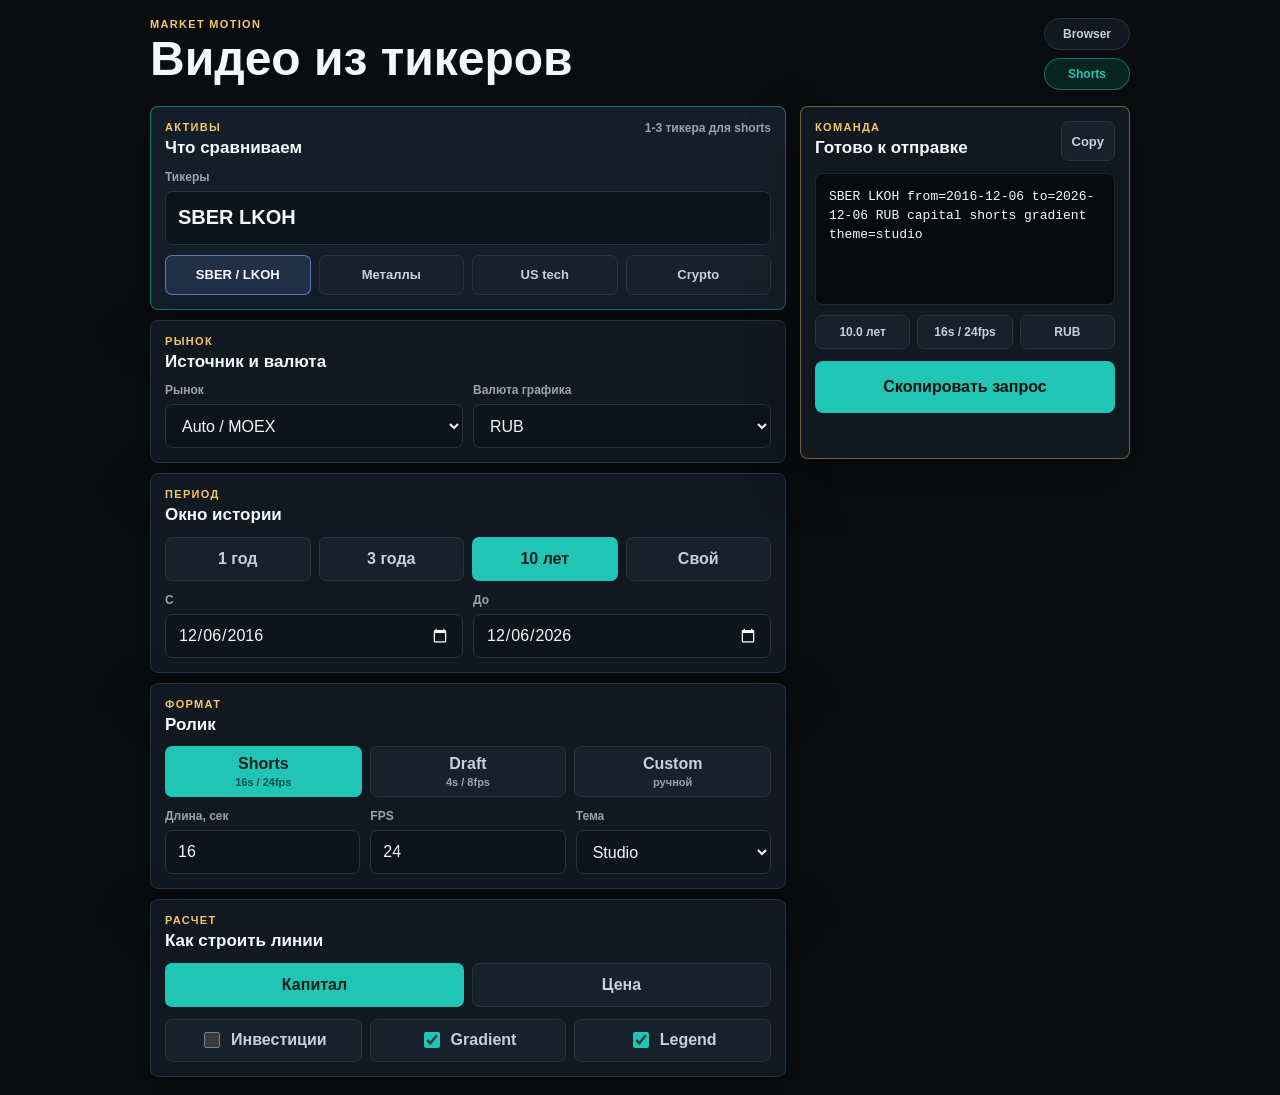
==== docs/miniapp/index.html @ 5ab968d5 "Add Telegram Mini App menu button" ====
<!doctype html>
<html lang="ru">
<head>
  <meta charset="utf-8">
  <meta name="viewport" content="width=device-width, initial-scale=1, viewport-fit=cover">
  <meta name="theme-color" content="#0a0d10">
  <title>Market Motion Mini App</title>
  <script src="https://telegram.org/js/telegram-web-app.js"></script>
  <link rel="stylesheet" href="./app.css">
</head>
<body>
  <main class="app-shell">
    <header class="topbar">
      <div class="brand">
        <p class="eyebrow">Market Motion</p>
        <h1>Видео из тикеров</h1>
      </div>
      <div class="status-stack" aria-label="Статус">
        <span class="status-pill" id="telegram-status">Telegram</span>
        <span class="status-pill status-pill--accent" id="mode-status">Shorts</span>
      </div>
    </header>

    <div class="workspace">
      <div class="form-stack">
        <section class="panel panel--focus">
          <div class="section-head">
            <div>
              <p class="section-kicker">Активы</p>
              <h2>Что сравниваем</h2>
            </div>
            <span class="section-note">1-3 тикера для shorts</span>
          </div>
          <label class="field" for="tickers">
            <span class="field-label">Тикеры</span>
            <input id="tickers" class="text-input text-input--large" value="SBER LKOH" autocomplete="off" spellcheck="false">
          </label>
          <div class="chip-row" aria-label="Быстрые наборы тикеров">
            <button class="chip" type="button" data-tickers="SBER LKOH">SBER / LKOH</button>
            <button class="chip" type="button" data-tickers="gold silver palladium" data-market="metals">Металлы</button>
            <button class="chip" type="button" data-tickers="AAPL MSFT NVDA" data-market="global" data-currency="USD">US tech</button>
            <button class="chip" type="button" data-tickers="BTC ETH" data-market="crypto" data-currency="USD">Crypto</button>
          </div>
        </section>

        <section class="panel">
          <div class="section-head">
            <div>
              <p class="section-kicker">Рынок</p>
              <h2>Источник и валюта</h2>
            </div>
          </div>
          <div class="compact-grid">
            <label class="field">
              <span class="field-label">Рынок</span>
              <select id="market" class="select-input">
                <option value="">Auto / MOEX</option>
                <option value="global">Global</option>
                <option value="metals">Metals</option>
                <option value="futures">Futures</option>
                <option value="crypto">Crypto</option>
                <option value="selt">Currency</option>
              </select>
            </label>
            <label class="field">
              <span class="field-label">Валюта графика</span>
              <select id="currency" class="select-input">
                <option>RUB</option>
                <option>USD</option>
                <option>EUR</option>
                <option>CNY</option>
                <option>GBP</option>
                <option>JPY</option>
                <option>CHF</option>
              </select>
            </label>
          </div>
        </section>

        <section class="panel">
          <div class="section-head">
            <div>
              <p class="section-kicker">Период</p>
              <h2>Окно истории</h2>
            </div>
          </div>
          <div class="segmented" role="radiogroup" aria-label="Период">
            <button type="button" data-period="1y">1 год</button>
            <button type="button" data-period="3y">3 года</button>
            <button type="button" data-period="10y" class="active">10 лет</button>
            <button type="button" data-period="custom">Свой</button>
          </div>
          <div class="date-grid">
            <label class="field">
              <span class="field-label">С</span>
              <input id="start-date" class="text-input" type="date" value="2016-01-01">
            </label>
            <label class="field">
              <span class="field-label">До</span>
              <input id="end-date" class="text-input" type="date">
            </label>
          </div>
        </section>

        <section class="panel">
          <div class="section-head">
            <div>
              <p class="section-kicker">Формат</p>
              <h2>Ролик</h2>
            </div>
          </div>
          <select id="mode" class="visually-hidden" aria-hidden="true" tabindex="-1">
            <option value="shorts">Shorts 16s/24fps</option>
            <option value="draft">Draft 4s/8fps</option>
            <option value="custom">Custom</option>
          </select>
          <div class="segmented segmented--three" role="radiogroup" aria-label="Режим видео">
            <button type="button" data-mode="shorts" class="active">
              <span>Shorts</span>
              <small>16s / 24fps</small>
            </button>
            <button type="button" data-mode="draft">
              <span>Draft</span>
              <small>4s / 8fps</small>
            </button>
            <button type="button" data-mode="custom">
              <span>Custom</span>
              <small>ручной</small>
            </button>
          </div>
          <div class="compact-grid compact-grid--three">
            <label class="field">
              <span class="field-label">Длина, сек</span>
              <input id="duration" class="text-input" type="number" min="1" max="90" value="16">
            </label>
            <label class="field">
              <span class="field-label">FPS</span>
              <input id="fps" class="text-input" type="number" min="1" max="30" value="24">
            </label>
            <label class="field">
              <span class="field-label">Тема</span>
              <select id="theme" class="select-input">
                <option value="studio">Studio</option>
                <option value="aurora">Aurora</option>
                <option value="default">Default</option>
              </select>
            </label>
          </div>
        </section>

        <section class="panel">
          <div class="section-head">
            <div>
              <p class="section-kicker">Расчет</p>
              <h2>Как строить линии</h2>
            </div>
          </div>
          <input id="metric-capital" class="visually-hidden" type="checkbox" checked>
          <div class="segmented segmented--two" role="radiogroup" aria-label="Метрика">
            <button type="button" data-metric="capital" class="active">Капитал</button>
            <button type="button" data-metric="close">Цена</button>
          </div>
          <div class="toggle-grid">
            <label class="toggle">
              <input id="investment" type="checkbox">
              <span>Инвестиции</span>
            </label>
            <label class="toggle">
              <input id="gradient" type="checkbox" checked>
              <span>Gradient</span>
            </label>
            <label class="toggle">
              <input id="legend" type="checkbox" checked>
              <span>Legend</span>
            </label>
          </div>
          <div class="investment-grid" id="investment-fields" hidden>
            <label class="field">
              <span class="field-label">Старт</span>
              <input id="initial" class="text-input" type="number" min="0" step="1000" value="0">
            </label>
            <label class="field">
              <span class="field-label">Ежемесячно</span>
              <input id="monthly" class="text-input" type="number" min="0" step="1000" value="30000">
            </label>
            <label class="field">
              <span class="field-label">Ежегодно</span>
              <input id="yearly" class="text-input" type="number" min="0" step="1000" value="0">
            </label>
          </div>
        </section>
      </div>

      <aside class="command-panel" aria-label="Готовый запрос">
        <div class="command-head">
          <div>
            <p class="section-kicker">Команда</p>
            <h2>Готово к отправке</h2>
          </div>
          <button id="copy-button" class="text-button" type="button">Copy</button>
        </div>
        <output id="request-preview" class="request-preview"></output>
        <div class="preview-meta" aria-label="Ключевые параметры">
          <span id="preview-range">10 лет</span>
          <span id="preview-format">16s / 24fps</span>
          <span id="preview-currency">RUB</span>
        </div>
        <button id="send-button" class="primary-button" type="button">Отправить в бот</button>
        <p id="error-text" class="error-text" role="status"></p>
      </aside>
    </div>
  </main>

  <script src="./app.js"></script>
</body>
</html>
---- docs/miniapp/app.css ----
:root {
  color-scheme: dark;
  --bg: #0a0d10;
  --panel: #111820;
  --panel-strong: #141e28;
  --field: #0e141b;
  --field-strong: #17212b;
  --text: #f4f7fb;
  --muted: #98a3af;
  --muted-strong: #c6d0dc;
  --line: #263342;
  --line-soft: rgba(151, 164, 179, 0.18);
  --accent: #20c5b5;
  --accent-dark: #082522;
  --accent-2: #f2c766;
  --accent-3: #7aa2ff;
  --danger: #ff6f7b;
  --shadow: 0 20px 52px rgba(0, 0, 0, 0.34);
  font-family: Inter, -apple-system, BlinkMacSystemFont, "Segoe UI", sans-serif;
}

* {
  box-sizing: border-box;
}

[hidden] {
  display: none !important;
}

html,
body {
  min-height: 100%;
  margin: 0;
  background: var(--bg);
  color: var(--text);
}

body {
  padding: max(18px, env(safe-area-inset-top)) 14px max(18px, env(safe-area-inset-bottom));
}

button,
input,
select {
  font: inherit;
}

button {
  -webkit-tap-highlight-color: transparent;
}

.app-shell {
  width: min(980px, 100%);
  margin: 0 auto;
}

.topbar {
  display: flex;
  align-items: flex-start;
  justify-content: space-between;
  gap: 18px;
  margin-bottom: 16px;
}

.brand {
  min-width: 0;
}

.eyebrow,
.section-kicker {
  margin: 0 0 5px;
  color: var(--accent-2);
  font-size: 11px;
  font-weight: 800;
  letter-spacing: 0.12em;
  text-transform: uppercase;
}

h1,
h2 {
  margin: 0;
  letter-spacing: 0;
}

h1 {
  font-size: clamp(31px, 5vw, 48px);
  font-weight: 800;
  line-height: 0.98;
}

h2 {
  color: var(--text);
  font-size: 17px;
  font-weight: 750;
  line-height: 1.15;
}

.status-stack {
  display: grid;
  gap: 8px;
  flex: 0 0 auto;
}

.status-pill {
  min-width: 86px;
  padding: 8px 11px;
  border: 1px solid var(--line);
  border-radius: 999px;
  color: var(--muted-strong);
  font-size: 12px;
  font-weight: 750;
  text-align: center;
  background: var(--panel);
}

.status-pill--accent {
  border-color: rgba(32, 197, 181, 0.45);
  color: var(--accent);
  background: var(--accent-dark);
}

.workspace {
  display: grid;
  grid-template-columns: minmax(0, 1fr) 330px;
  gap: 14px;
  align-items: start;
}

.form-stack {
  display: grid;
  gap: 10px;
}

.panel,
.command-panel {
  border: 1px solid var(--line);
  border-radius: 8px;
  background: var(--panel);
  box-shadow: var(--shadow);
}

.panel {
  padding: 14px;
}

.panel--focus {
  border-color: rgba(32, 197, 181, 0.5);
  background: var(--panel-strong);
}

.command-panel {
  position: sticky;
  top: 14px;
  padding: 14px;
  border-color: rgba(242, 199, 102, 0.42);
}

.section-head,
.command-head {
  display: flex;
  align-items: flex-start;
  justify-content: space-between;
  gap: 12px;
  margin-bottom: 12px;
}

.section-note {
  flex: 0 0 auto;
  max-width: 132px;
  color: var(--muted);
  font-size: 12px;
  font-weight: 650;
  line-height: 1.25;
  text-align: right;
}

.compact-grid,
.date-grid,
.investment-grid {
  display: grid;
  grid-template-columns: repeat(2, minmax(0, 1fr));
  gap: 10px;
}

.compact-grid--three,
.investment-grid {
  grid-template-columns: repeat(3, minmax(0, 1fr));
}

.investment-grid {
  margin-top: 12px;
}

.field {
  display: grid;
  gap: 7px;
}

.field-label {
  display: block;
  color: var(--muted);
  font-size: 12px;
  font-weight: 700;
}

.text-input,
.select-input {
  width: 100%;
  min-height: 44px;
  padding: 10px 12px;
  border: 1px solid var(--line);
  border-radius: 7px;
  outline: none;
  color: var(--text);
  background: var(--field);
}

.text-input--large {
  min-height: 54px;
  font-size: 20px;
  font-weight: 760;
}

.text-input:focus,
.select-input:focus {
  border-color: var(--accent);
  box-shadow: 0 0 0 3px rgba(32, 197, 181, 0.14);
}

.chip-row {
  display: grid;
  grid-template-columns: repeat(4, minmax(0, 1fr));
  gap: 8px;
  margin-top: 10px;
}

.chip,
.segmented button,
.text-button {
  min-height: 40px;
  border: 1px solid var(--line);
  border-radius: 7px;
  color: var(--muted-strong);
  background: var(--field-strong);
  cursor: pointer;
}

.chip,
.text-button {
  padding: 8px 10px;
  font-size: 13px;
  font-weight: 720;
}

.chip.active {
  border-color: rgba(122, 162, 255, 0.65);
  color: var(--text);
  background: rgba(122, 162, 255, 0.14);
}

.chip:active,
.segmented button:active,
.text-button:active,
.primary-button:active {
  transform: translateY(1px);
}

.segmented {
  display: grid;
  grid-template-columns: repeat(4, minmax(0, 1fr));
  gap: 8px;
  margin-bottom: 12px;
}

.segmented--three {
  grid-template-columns: repeat(3, minmax(0, 1fr));
}

.segmented--two {
  grid-template-columns: repeat(2, minmax(0, 1fr));
}

.segmented button {
  display: grid;
  gap: 3px;
  align-content: center;
  min-height: 44px;
  padding: 8px 9px;
  font-weight: 760;
}

.segmented small {
  color: var(--muted);
  font-size: 11px;
  font-weight: 650;
}

.segmented button.active {
  border-color: rgba(32, 197, 181, 0.7);
  color: #06211e;
  background: var(--accent);
}

.segmented button.active small {
  color: rgba(6, 33, 30, 0.72);
}

.toggle-grid {
  display: grid;
  grid-template-columns: repeat(3, minmax(0, 1fr));
  gap: 8px;
  margin-top: 10px;
}

.toggle {
  min-height: 43px;
  display: flex;
  align-items: center;
  justify-content: center;
  gap: 8px;
  border: 1px solid var(--line);
  border-radius: 7px;
  background: var(--field-strong);
  color: var(--muted-strong);
  font-weight: 720;
}

.toggle input {
  width: 16px;
  height: 16px;
  accent-color: var(--accent);
}

.visually-hidden {
  position: absolute;
  width: 1px;
  height: 1px;
  padding: 0;
  margin: -1px;
  overflow: hidden;
  clip: rect(0, 0, 0, 0);
  white-space: nowrap;
  border: 0;
}

.request-preview {
  display: block;
  min-height: 132px;
  padding: 13px;
  border: 1px solid var(--line-soft);
  border-radius: 7px;
  color: #f8fafc;
  background: #070a0d;
  font-family: "SFMono-Regular", Consolas, "Liberation Mono", monospace;
  font-size: 13px;
  line-height: 1.48;
  overflow-wrap: anywhere;
}

.preview-meta {
  display: grid;
  grid-template-columns: repeat(3, minmax(0, 1fr));
  gap: 7px;
  margin: 10px 0 12px;
}

.preview-meta span {
  min-height: 34px;
  display: flex;
  align-items: center;
  justify-content: center;
  padding: 6px 7px;
  border: 1px solid var(--line);
  border-radius: 7px;
  color: var(--muted-strong);
  background: var(--field-strong);
  font-size: 12px;
  font-weight: 720;
  text-align: center;
}

.primary-button {
  width: 100%;
  min-height: 52px;
  border: 0;
  border-radius: 8px;
  color: #06110f;
  background: var(--accent);
  font-weight: 820;
  cursor: pointer;
}

.primary-button:disabled {
  cursor: not-allowed;
  opacity: 0.48;
}

.error-text {
  min-height: 22px;
  margin: 9px 2px 0;
  color: var(--danger);
  font-size: 13px;
  font-weight: 700;
}

@media (max-width: 820px) {
  .workspace {
    grid-template-columns: 1fr;
  }

  .command-panel {
    position: static;
  }
}

@media (max-width: 520px) {
  body {
    padding-left: 10px;
    padding-right: 10px;
  }

  h1 {
    font-size: 31px;
  }

  .topbar {
    align-items: stretch;
  }

  .status-stack {
    width: 92px;
  }

  .chip-row,
  .toggle-grid,
  .compact-grid--three,
  .investment-grid {
    grid-template-columns: repeat(2, minmax(0, 1fr));
  }

  .segmented,
  .segmented--three {
    grid-template-columns: repeat(2, minmax(0, 1fr));
  }

  .segmented--two,
  .date-grid,
  .compact-grid {
    grid-template-columns: repeat(2, minmax(0, 1fr));
  }

  .preview-meta {
    grid-template-columns: 1fr;
  }
}
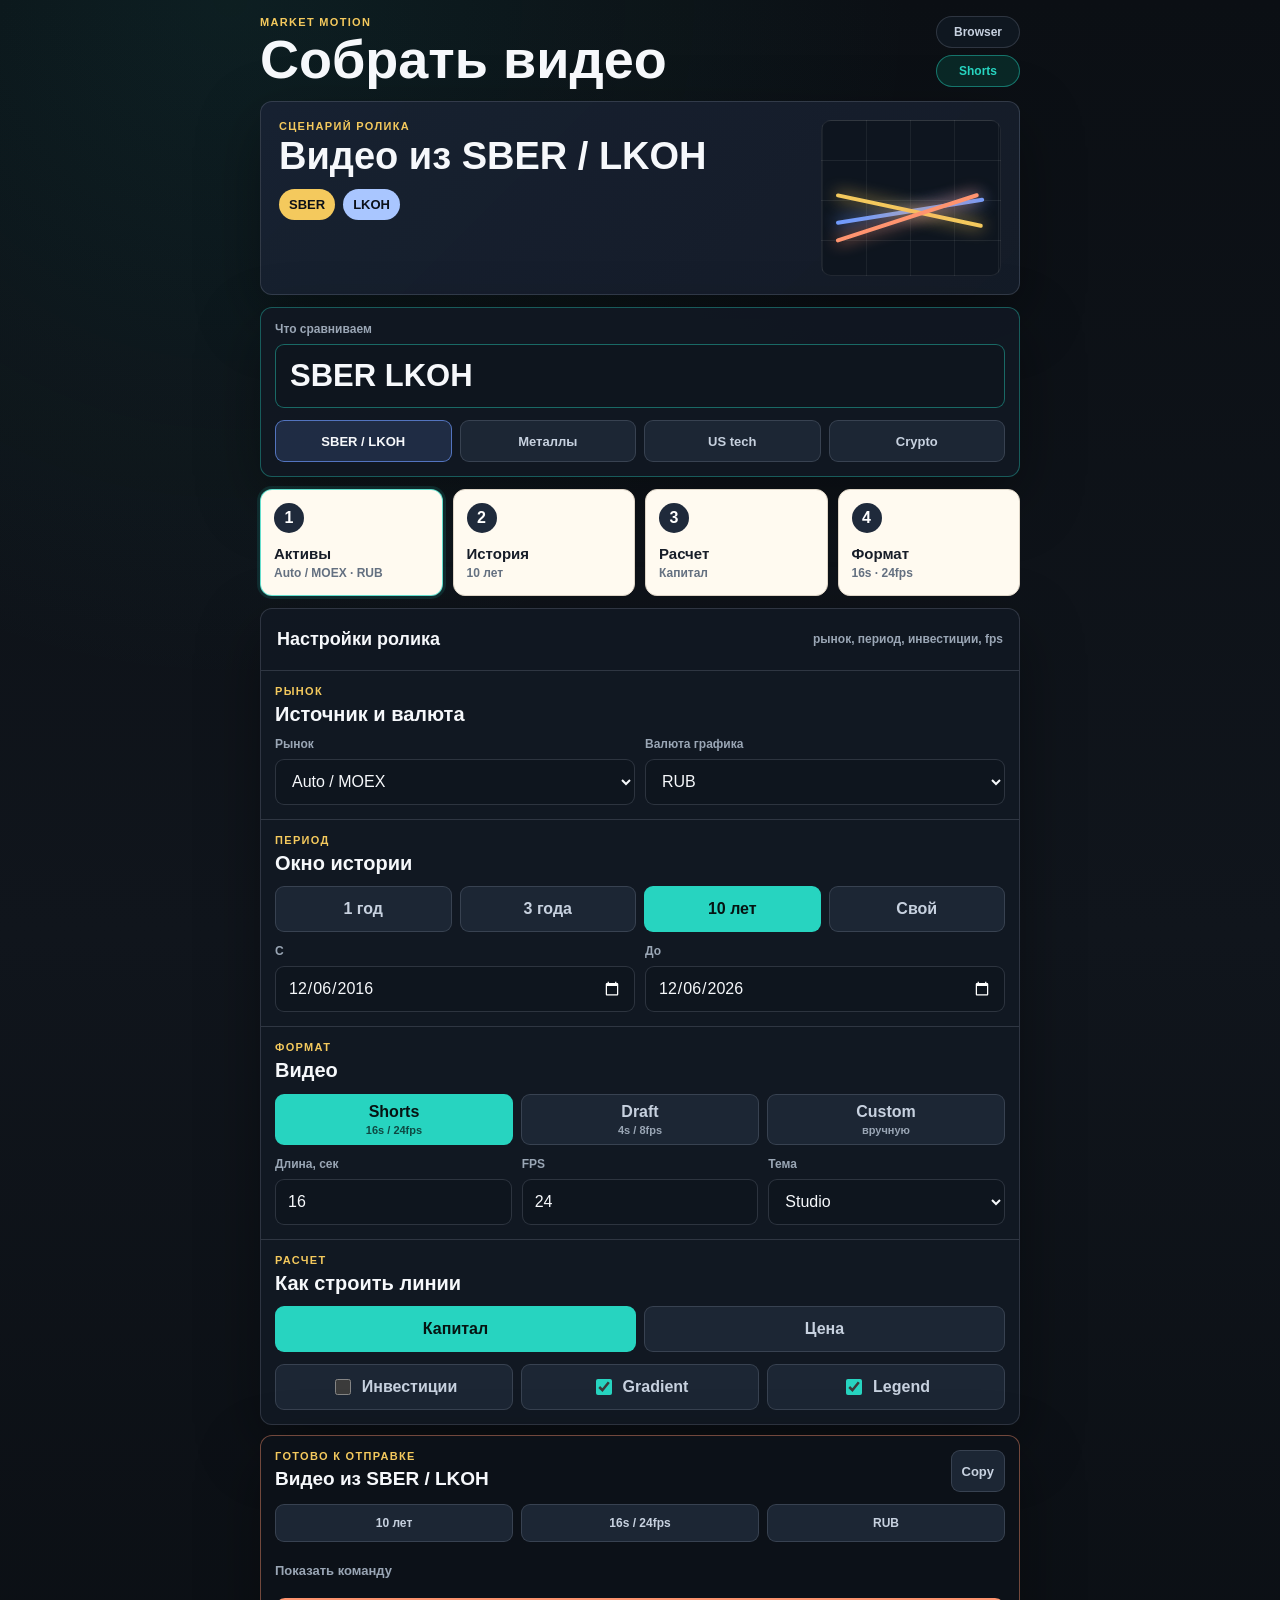
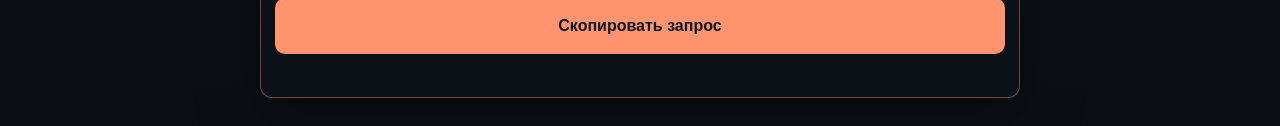
==== commit b1fc45cc: "Redesign Mini App as Creator Deck" ====
--- a/docs/miniapp/index.html
+++ b/docs/miniapp/index.html
@@ -3,17 +3,17 @@
 <head>
   <meta charset="utf-8">
   <meta name="viewport" content="width=device-width, initial-scale=1, viewport-fit=cover">
-  <meta name="theme-color" content="#0a0d10">
+  <meta name="theme-color" content="#0b0f14">
   <title>Market Motion Mini App</title>
   <script src="https://telegram.org/js/telegram-web-app.js"></script>
   <link rel="stylesheet" href="./app.css">
 </head>
 <body>
   <main class="app-shell">
-    <header class="topbar">
-      <div class="brand">
+    <header class="app-header">
+      <div>
         <p class="eyebrow">Market Motion</p>
-        <h1>Видео из тикеров</h1>
+        <h1>Собрать видео</h1>
       </div>
       <div class="status-stack" aria-label="Статус">
         <span class="status-pill" id="telegram-status">Telegram</span>
@@ -21,29 +21,74 @@
       </div>
     </header>
 
-    <div class="workspace">
-      <div class="form-stack">
-        <section class="panel panel--focus">
-          <div class="section-head">
-            <div>
-              <p class="section-kicker">Активы</p>
-              <h2>Что сравниваем</h2>
-            </div>
-            <span class="section-note">1-3 тикера для shorts</span>
-          </div>
-          <label class="field" for="tickers">
-            <span class="field-label">Тикеры</span>
-            <input id="tickers" class="text-input text-input--large" value="SBER LKOH" autocomplete="off" spellcheck="false">
-          </label>
-          <div class="chip-row" aria-label="Быстрые наборы тикеров">
-            <button class="chip" type="button" data-tickers="SBER LKOH">SBER / LKOH</button>
-            <button class="chip" type="button" data-tickers="gold silver palladium" data-market="metals">Металлы</button>
-            <button class="chip" type="button" data-tickers="AAPL MSFT NVDA" data-market="global" data-currency="USD">US tech</button>
-            <button class="chip" type="button" data-tickers="BTC ETH" data-market="crypto" data-currency="USD">Crypto</button>
-          </div>
-        </section>
-
-        <section class="panel">
+    <section class="story-card" aria-label="Сценарий ролика">
+      <div class="story-copy">
+        <p class="section-kicker">Сценарий ролика</p>
+        <h2 id="story-title">Сравнить активы за 10 лет</h2>
+        <div class="ticker-preview" id="ticker-summary" aria-label="Выбранные тикеры">
+          <span>SBER</span>
+          <span>LKOH</span>
+        </div>
+      </div>
+      <div class="mini-chart" aria-hidden="true">
+        <span class="chart-line chart-line--blue"></span>
+        <span class="chart-line chart-line--gold"></span>
+        <span class="chart-line chart-line--coral"></span>
+      </div>
+    </section>
+
+    <section class="composer-card" aria-label="Тикеры">
+      <label class="field field--hero" for="tickers">
+        <span class="field-label">Что сравниваем</span>
+        <input id="tickers" class="text-input text-input--large" value="SBER LKOH" autocomplete="off" spellcheck="false" inputmode="text">
+      </label>
+      <div class="chip-row" aria-label="Быстрые наборы тикеров">
+        <button class="chip" type="button" data-tickers="SBER LKOH">SBER / LKOH</button>
+        <button class="chip" type="button" data-tickers="gold silver palladium" data-market="metals">Металлы</button>
+        <button class="chip" type="button" data-tickers="AAPL MSFT NVDA" data-market="global" data-currency="USD">US tech</button>
+        <button class="chip" type="button" data-tickers="BTC ETH" data-market="crypto" data-currency="USD">Crypto</button>
+      </div>
+    </section>
+
+    <section class="steps-grid" aria-label="Ключевые параметры">
+      <article class="step-card step-card--active">
+        <span class="step-index">1</span>
+        <div>
+          <strong>Активы</strong>
+          <p id="assets-summary">Auto / MOEX · RUB</p>
+        </div>
+      </article>
+      <article class="step-card">
+        <span class="step-index">2</span>
+        <div>
+          <strong>История</strong>
+          <p id="history-summary">10 лет</p>
+        </div>
+      </article>
+      <article class="step-card">
+        <span class="step-index">3</span>
+        <div>
+          <strong>Расчет</strong>
+          <p id="calc-summary">Капитал</p>
+        </div>
+      </article>
+      <article class="step-card">
+        <span class="step-index">4</span>
+        <div>
+          <strong>Формат</strong>
+          <p id="format-summary">16s · 24fps</p>
+        </div>
+      </article>
+    </section>
+
+    <details class="settings-panel" open>
+      <summary>
+        <span>Настройки ролика</span>
+        <small>рынок, период, инвестиции, fps</small>
+      </summary>
+
+      <div class="settings-stack">
+        <section class="settings-block">
           <div class="section-head">
             <div>
               <p class="section-kicker">Рынок</p>
@@ -77,7 +122,7 @@
           </div>
         </section>
 
-        <section class="panel">
+        <section class="settings-block">
           <div class="section-head">
             <div>
               <p class="section-kicker">Период</p>
@@ -102,11 +147,11 @@
           </div>
         </section>
 
-        <section class="panel">
+        <section class="settings-block">
           <div class="section-head">
             <div>
               <p class="section-kicker">Формат</p>
-              <h2>Ролик</h2>
+              <h2>Видео</h2>
             </div>
           </div>
           <select id="mode" class="visually-hidden" aria-hidden="true" tabindex="-1">
@@ -125,7 +170,7 @@
             </button>
             <button type="button" data-mode="custom">
               <span>Custom</span>
-              <small>ручной</small>
+              <small>вручную</small>
             </button>
           </div>
           <div class="compact-grid compact-grid--three">
@@ -148,7 +193,7 @@
           </div>
         </section>
 
-        <section class="panel">
+        <section class="settings-block">
           <div class="section-head">
             <div>
               <p class="section-kicker">Расчет</p>
@@ -190,25 +235,31 @@
           </div>
         </section>
       </div>
-
-      <aside class="command-panel" aria-label="Готовый запрос">
-        <div class="command-head">
-          <div>
-            <p class="section-kicker">Команда</p>
-            <h2>Готово к отправке</h2>
-          </div>
-          <button id="copy-button" class="text-button" type="button">Copy</button>
-        </div>
+    </details>
+
+    <aside class="send-dock" aria-label="Готовый запрос">
+      <div class="dock-summary">
+        <div>
+          <p class="section-kicker">Готово к отправке</p>
+          <h2 id="dock-title">Видео из SBER / LKOH</h2>
+        </div>
+        <button id="copy-button" class="secondary-button" type="button">Copy</button>
+      </div>
+
+      <div class="preview-meta" aria-label="Ключевые параметры">
+        <span id="preview-range">10 лет</span>
+        <span id="preview-format">16s / 24fps</span>
+        <span id="preview-currency">RUB</span>
+      </div>
+
+      <details class="command-details">
+        <summary>Показать команду</summary>
         <output id="request-preview" class="request-preview"></output>
-        <div class="preview-meta" aria-label="Ключевые параметры">
-          <span id="preview-range">10 лет</span>
-          <span id="preview-format">16s / 24fps</span>
-          <span id="preview-currency">RUB</span>
-        </div>
-        <button id="send-button" class="primary-button" type="button">Отправить в бот</button>
-        <p id="error-text" class="error-text" role="status"></p>
-      </aside>
-    </div>
+      </details>
+
+      <button id="send-button" class="primary-button" type="button">Отправить в бот</button>
+      <p id="error-text" class="status-text" role="status"></p>
+    </aside>
   </main>
 
   <script src="./app.js"></script>
--- a/docs/miniapp/app.css
+++ b/docs/miniapp/app.css
@@ -1,21 +1,25 @@
 :root {
   color-scheme: dark;
-  --bg: #0a0d10;
-  --panel: #111820;
-  --panel-strong: #141e28;
-  --field: #0e141b;
-  --field-strong: #17212b;
-  --text: #f4f7fb;
-  --muted: #98a3af;
-  --muted-strong: #c6d0dc;
-  --line: #263342;
-  --line-soft: rgba(151, 164, 179, 0.18);
-  --accent: #20c5b5;
-  --accent-dark: #082522;
-  --accent-2: #f2c766;
-  --accent-3: #7aa2ff;
-  --danger: #ff6f7b;
-  --shadow: 0 20px 52px rgba(0, 0, 0, 0.34);
+  --bg: #0b0f14;
+  --surface: #111822;
+  --surface-strong: #172131;
+  --surface-soft: #1c2634;
+  --paper: #f6f1e7;
+  --paper-soft: #fffaf0;
+  --paper-line: #ded5c7;
+  --paper-ink: #171d28;
+  --text: #f6f8fb;
+  --muted: #9aa6b5;
+  --muted-strong: #c7d1df;
+  --line: rgba(154, 166, 181, 0.22);
+  --line-strong: rgba(199, 209, 223, 0.34);
+  --teal: #27d4c0;
+  --teal-dark: #092b28;
+  --gold: #f4c95d;
+  --blue: #6f9cff;
+  --coral: #ff946f;
+  --danger: #ff7d88;
+  --shadow: 0 22px 62px rgba(0, 0, 0, 0.34);
   font-family: Inter, -apple-system, BlinkMacSystemFont, "Segoe UI", sans-serif;
 }
 
@@ -31,12 +35,15 @@
 body {
   min-height: 100%;
   margin: 0;
-  background: var(--bg);
+  overflow-x: hidden;
+  background:
+    radial-gradient(circle at 18% 0%, rgba(39, 212, 192, 0.08), transparent 34%),
+    linear-gradient(180deg, #0b0f14 0%, #10151c 54%, #0b0f14 100%);
   color: var(--text);
 }
 
 body {
-  padding: max(18px, env(safe-area-inset-top)) 14px max(18px, env(safe-area-inset-bottom));
+  padding: max(16px, env(safe-area-inset-top)) 12px max(18px, env(safe-area-inset-bottom));
 }
 
 button,
@@ -47,116 +54,373 @@
 
 button {
   -webkit-tap-highlight-color: transparent;
+  cursor: pointer;
+}
+
+h1,
+h2,
+p {
+  margin: 0;
+  letter-spacing: 0;
+}
+
+h1,
+h2,
+strong {
+  overflow-wrap: anywhere;
 }
 
 .app-shell {
-  width: min(980px, 100%);
+  width: min(760px, 100%);
   margin: 0 auto;
-}
-
-.topbar {
+  padding-bottom: 8px;
+}
+
+.app-header {
   display: flex;
   align-items: flex-start;
   justify-content: space-between;
-  gap: 18px;
-  margin-bottom: 16px;
-}
-
-.brand {
-  min-width: 0;
+  gap: 16px;
+  margin-bottom: 14px;
 }
 
 .eyebrow,
 .section-kicker {
-  margin: 0 0 5px;
-  color: var(--accent-2);
+  margin: 0 0 6px;
+  color: var(--gold);
   font-size: 11px;
-  font-weight: 800;
+  font-weight: 850;
   letter-spacing: 0.12em;
   text-transform: uppercase;
 }
 
-h1,
-h2 {
-  margin: 0;
-  letter-spacing: 0;
-}
-
 h1 {
-  font-size: clamp(31px, 5vw, 48px);
-  font-weight: 800;
-  line-height: 0.98;
+  font-size: clamp(34px, 10vw, 54px);
+  font-weight: 880;
+  line-height: 0.95;
 }
 
 h2 {
   color: var(--text);
-  font-size: 17px;
-  font-weight: 750;
-  line-height: 1.15;
+  font-size: 20px;
+  font-weight: 820;
+  line-height: 1.12;
 }
 
 .status-stack {
   display: grid;
-  gap: 8px;
+  gap: 7px;
   flex: 0 0 auto;
 }
 
 .status-pill {
-  min-width: 86px;
-  padding: 8px 11px;
+  min-width: 84px;
+  padding: 8px 10px;
   border: 1px solid var(--line);
   border-radius: 999px;
   color: var(--muted-strong);
+  background: rgba(17, 24, 34, 0.92);
   font-size: 12px;
-  font-weight: 750;
+  font-weight: 780;
   text-align: center;
-  background: var(--panel);
 }
 
 .status-pill--accent {
-  border-color: rgba(32, 197, 181, 0.45);
-  color: var(--accent);
-  background: var(--accent-dark);
-}
-
-.workspace {
-  display: grid;
-  grid-template-columns: minmax(0, 1fr) 330px;
+  border-color: rgba(39, 212, 192, 0.45);
+  color: var(--teal);
+  background: rgba(9, 43, 40, 0.9);
+}
+
+.story-card {
+  display: grid;
+  grid-template-columns: minmax(0, 1fr) 180px;
+  gap: 16px;
+  align-items: stretch;
+  padding: 18px;
+  border: 1px solid var(--line);
+  border-radius: 12px;
+  background:
+    linear-gradient(135deg, rgba(23, 33, 49, 0.94), rgba(20, 27, 39, 0.98)),
+    var(--surface-strong);
+  box-shadow: var(--shadow);
+}
+
+.story-copy {
+  min-width: 0;
+}
+
+.story-copy h2 {
+  max-width: 430px;
+  margin-bottom: 14px;
+  font-size: clamp(27px, 7vw, 38px);
+  line-height: 0.98;
+}
+
+.ticker-preview {
+  display: flex;
+  flex-wrap: wrap;
+  gap: 8px;
+}
+
+.ticker-preview span {
+  max-width: 100%;
+  padding: 8px 10px;
+  border-radius: 999px;
+  color: #0b1018;
+  background: var(--gold);
+  font-size: 13px;
+  font-weight: 860;
+  overflow-wrap: anywhere;
+}
+
+.ticker-preview span:nth-child(2n) {
+  background: #a9c6ff;
+}
+
+.ticker-preview span:nth-child(3n) {
+  background: #ffb08c;
+}
+
+.ticker-preview span:nth-child(4n) {
+  background: #77e0ca;
+}
+
+.mini-chart {
+  position: relative;
+  min-height: 156px;
+  overflow: hidden;
+  border: 1px solid rgba(255, 255, 255, 0.08);
+  border-radius: 10px;
+  background:
+    linear-gradient(90deg, rgba(255, 255, 255, 0.06) 1px, transparent 1px) 0 0 / 44px 100%,
+    linear-gradient(0deg, rgba(255, 255, 255, 0.07) 1px, transparent 1px) 0 0 / 100% 40px,
+    #0e151f;
+}
+
+.chart-line {
+  position: absolute;
+  left: 14px;
+  right: 14px;
+  height: 4px;
+  border-radius: 999px;
+  transform-origin: left center;
+  box-shadow: 0 0 16px currentColor;
+}
+
+.chart-line--blue {
+  top: 100px;
+  color: var(--blue);
+  background: var(--blue);
+  transform: rotate(-9deg);
+}
+
+.chart-line--gold {
+  top: 72px;
+  color: var(--gold);
+  background: var(--gold);
+  transform: rotate(12deg);
+}
+
+.chart-line--coral {
+  top: 118px;
+  color: var(--coral);
+  background: var(--coral);
+  transform: rotate(-18deg);
+}
+
+.composer-card,
+.settings-panel,
+.send-dock {
+  border: 1px solid var(--line);
+  border-radius: 12px;
+  background: rgba(17, 24, 34, 0.94);
+  box-shadow: var(--shadow);
+}
+
+.composer-card {
+  margin-top: 12px;
+  padding: 14px;
+  border-color: rgba(39, 212, 192, 0.36);
+}
+
+.field {
+  display: grid;
+  gap: 8px;
+  min-width: 0;
+}
+
+.field-label {
+  display: block;
+  color: var(--muted);
+  font-size: 12px;
+  font-weight: 760;
+}
+
+.text-input,
+.select-input {
+  width: 100%;
+  min-height: 46px;
+  padding: 11px 12px;
+  border: 1px solid var(--line);
+  border-radius: 9px;
+  outline: none;
+  color: var(--text);
+  background: #0e151e;
+}
+
+.text-input--large {
+  min-height: 60px;
+  padding: 13px 14px;
+  border-color: rgba(39, 212, 192, 0.44);
+  font-size: clamp(22px, 6vw, 31px);
+  font-weight: 850;
+  letter-spacing: 0;
+}
+
+.text-input:focus,
+.select-input:focus {
+  border-color: var(--teal);
+  box-shadow: 0 0 0 3px rgba(39, 212, 192, 0.14);
+}
+
+.chip-row {
+  display: grid;
+  grid-template-columns: repeat(4, minmax(0, 1fr));
+  gap: 8px;
+  margin-top: 12px;
+}
+
+.chip,
+.segmented button,
+.secondary-button {
+  min-height: 42px;
+  border: 1px solid var(--line);
+  border-radius: 9px;
+  color: var(--muted-strong);
+  background: var(--surface-soft);
+}
+
+.chip,
+.secondary-button {
+  padding: 8px 10px;
+  font-size: 13px;
+  font-weight: 780;
+}
+
+.chip.active {
+  border-color: rgba(111, 156, 255, 0.66);
+  color: var(--text);
+  background: rgba(111, 156, 255, 0.16);
+}
+
+.chip:active,
+.segmented button:active,
+.secondary-button:active,
+.primary-button:active {
+  transform: translateY(1px);
+}
+
+.steps-grid {
+  display: grid;
+  grid-template-columns: repeat(4, minmax(0, 1fr));
+  gap: 10px;
+  margin-top: 12px;
+}
+
+.step-card {
+  min-width: 0;
+  min-height: 104px;
+  padding: 13px;
+  border: 1px solid var(--paper-line);
+  border-radius: 12px;
+  color: var(--paper-ink);
+  background: var(--paper-soft);
+}
+
+.step-card--active {
+  border-color: rgba(39, 212, 192, 0.72);
+  box-shadow: 0 0 0 3px rgba(39, 212, 192, 0.12);
+}
+
+.step-index {
+  display: grid;
+  place-items: center;
+  width: 30px;
+  height: 30px;
+  margin-bottom: 12px;
+  border-radius: 50%;
+  color: #ffffff;
+  background: #1f2a3b;
+  font-weight: 850;
+}
+
+.step-card strong {
+  display: block;
+  margin-bottom: 4px;
+  font-size: 15px;
+}
+
+.step-card p {
+  color: #647080;
+  font-size: 12px;
+  font-weight: 680;
+  line-height: 1.3;
+}
+
+.settings-panel {
+  margin-top: 12px;
+  overflow: hidden;
+}
+
+.settings-panel > summary,
+.command-details > summary {
+  list-style: none;
+}
+
+.settings-panel > summary::-webkit-details-marker,
+.command-details > summary::-webkit-details-marker {
+  display: none;
+}
+
+.settings-panel > summary {
+  display: flex;
+  align-items: center;
+  justify-content: space-between;
   gap: 14px;
-  align-items: start;
-}
-
-.form-stack {
-  display: grid;
-  gap: 10px;
-}
-
-.panel,
-.command-panel {
-  border: 1px solid var(--line);
-  border-radius: 8px;
-  background: var(--panel);
-  box-shadow: var(--shadow);
-}
-
-.panel {
+  min-height: 62px;
+  padding: 14px 16px;
+  border-bottom: 1px solid transparent;
+  cursor: pointer;
+}
+
+.settings-panel[open] > summary {
+  border-bottom-color: var(--line);
+}
+
+.settings-panel > summary span {
+  font-size: 18px;
+  font-weight: 830;
+}
+
+.settings-panel > summary small {
+  color: var(--muted);
+  font-size: 12px;
+  font-weight: 700;
+  text-align: right;
+}
+
+.settings-stack {
+  display: grid;
+  gap: 1px;
+  background: var(--line);
+}
+
+.settings-block {
   padding: 14px;
-}
-
-.panel--focus {
-  border-color: rgba(32, 197, 181, 0.5);
-  background: var(--panel-strong);
-}
-
-.command-panel {
-  position: sticky;
-  top: 14px;
-  padding: 14px;
-  border-color: rgba(242, 199, 102, 0.42);
-}
-
-.section-head,
-.command-head {
+  background: rgba(17, 24, 34, 0.98);
+}
+
+.section-head {
   display: flex;
   align-items: flex-start;
   justify-content: space-between;
@@ -164,16 +428,6 @@
   margin-bottom: 12px;
 }
 
-.section-note {
-  flex: 0 0 auto;
-  max-width: 132px;
-  color: var(--muted);
-  font-size: 12px;
-  font-weight: 650;
-  line-height: 1.25;
-  text-align: right;
-}
-
 .compact-grid,
 .date-grid,
 .investment-grid {
@@ -191,80 +445,6 @@
   margin-top: 12px;
 }
 
-.field {
-  display: grid;
-  gap: 7px;
-}
-
-.field-label {
-  display: block;
-  color: var(--muted);
-  font-size: 12px;
-  font-weight: 700;
-}
-
-.text-input,
-.select-input {
-  width: 100%;
-  min-height: 44px;
-  padding: 10px 12px;
-  border: 1px solid var(--line);
-  border-radius: 7px;
-  outline: none;
-  color: var(--text);
-  background: var(--field);
-}
-
-.text-input--large {
-  min-height: 54px;
-  font-size: 20px;
-  font-weight: 760;
-}
-
-.text-input:focus,
-.select-input:focus {
-  border-color: var(--accent);
-  box-shadow: 0 0 0 3px rgba(32, 197, 181, 0.14);
-}
-
-.chip-row {
-  display: grid;
-  grid-template-columns: repeat(4, minmax(0, 1fr));
-  gap: 8px;
-  margin-top: 10px;
-}
-
-.chip,
-.segmented button,
-.text-button {
-  min-height: 40px;
-  border: 1px solid var(--line);
-  border-radius: 7px;
-  color: var(--muted-strong);
-  background: var(--field-strong);
-  cursor: pointer;
-}
-
-.chip,
-.text-button {
-  padding: 8px 10px;
-  font-size: 13px;
-  font-weight: 720;
-}
-
-.chip.active {
-  border-color: rgba(122, 162, 255, 0.65);
-  color: var(--text);
-  background: rgba(122, 162, 255, 0.14);
-}
-
-.chip:active,
-.segmented button:active,
-.text-button:active,
-.primary-button:active {
-  transform: translateY(1px);
-}
-
 .segmented {
   display: grid;
   grid-template-columns: repeat(4, minmax(0, 1fr));
@@ -284,25 +464,25 @@
   display: grid;
   gap: 3px;
   align-content: center;
-  min-height: 44px;
+  min-height: 46px;
   padding: 8px 9px;
-  font-weight: 760;
+  font-weight: 800;
 }
 
 .segmented small {
   color: var(--muted);
   font-size: 11px;
-  font-weight: 650;
+  font-weight: 680;
 }
 
 .segmented button.active {
-  border-color: rgba(32, 197, 181, 0.7);
-  color: #06211e;
-  background: var(--accent);
+  border-color: rgba(39, 212, 192, 0.72);
+  color: #061412;
+  background: var(--teal);
 }
 
 .segmented button.active small {
-  color: rgba(6, 33, 30, 0.72);
+  color: rgba(6, 20, 18, 0.72);
 }
 
 .toggle-grid {
@@ -313,22 +493,22 @@
 }
 
 .toggle {
-  min-height: 43px;
+  min-height: 46px;
   display: flex;
   align-items: center;
   justify-content: center;
   gap: 8px;
   border: 1px solid var(--line);
-  border-radius: 7px;
-  background: var(--field-strong);
+  border-radius: 9px;
+  background: var(--surface-soft);
   color: var(--muted-strong);
-  font-weight: 720;
+  font-weight: 760;
 }
 
 .toggle input {
   width: 16px;
   height: 16px;
-  accent-color: var(--accent);
+  accent-color: var(--teal);
 }
 
 .visually-hidden {
@@ -343,51 +523,93 @@
   border: 0;
 }
 
+.send-dock {
+  position: sticky;
+  bottom: max(10px, env(safe-area-inset-bottom));
+  z-index: 10;
+  margin-top: 12px;
+  padding: 14px;
+  border-color: rgba(255, 148, 111, 0.42);
+  background: rgba(13, 18, 26, 0.96);
+  backdrop-filter: blur(18px);
+}
+
+.dock-summary {
+  display: flex;
+  align-items: flex-start;
+  justify-content: space-between;
+  gap: 12px;
+}
+
+.dock-summary h2 {
+  font-size: 19px;
+}
+
+.secondary-button {
+  flex: 0 0 auto;
+}
+
+.preview-meta {
+  display: grid;
+  grid-template-columns: repeat(3, minmax(0, 1fr));
+  gap: 8px;
+  margin: 12px 0;
+}
+
+.preview-meta span {
+  min-height: 38px;
+  display: flex;
+  align-items: center;
+  justify-content: center;
+  padding: 7px;
+  border: 1px solid var(--line);
+  border-radius: 9px;
+  color: var(--muted-strong);
+  background: var(--surface-soft);
+  font-size: 12px;
+  font-weight: 780;
+  text-align: center;
+}
+
+.command-details {
+  margin-bottom: 12px;
+}
+
+.command-details > summary {
+  display: inline-flex;
+  min-height: 32px;
+  align-items: center;
+  color: var(--muted);
+  cursor: pointer;
+  font-size: 13px;
+  font-weight: 770;
+}
+
 .request-preview {
   display: block;
-  min-height: 132px;
-  padding: 13px;
-  border: 1px solid var(--line-soft);
-  border-radius: 7px;
+  min-height: 82px;
+  max-height: 150px;
+  padding: 12px;
+  border: 1px solid var(--line);
+  border-radius: 9px;
   color: #f8fafc;
   background: #070a0d;
   font-family: "SFMono-Regular", Consolas, "Liberation Mono", monospace;
-  font-size: 13px;
+  font-size: 12px;
   line-height: 1.48;
+  overflow: auto;
   overflow-wrap: anywhere;
-}
-
-.preview-meta {
-  display: grid;
-  grid-template-columns: repeat(3, minmax(0, 1fr));
-  gap: 7px;
-  margin: 10px 0 12px;
-}
-
-.preview-meta span {
-  min-height: 34px;
-  display: flex;
-  align-items: center;
-  justify-content: center;
-  padding: 6px 7px;
-  border: 1px solid var(--line);
-  border-radius: 7px;
-  color: var(--muted-strong);
-  background: var(--field-strong);
-  font-size: 12px;
-  font-weight: 720;
-  text-align: center;
 }
 
 .primary-button {
   width: 100%;
-  min-height: 52px;
+  min-height: 56px;
   border: 0;
-  border-radius: 8px;
-  color: #06110f;
-  background: var(--accent);
-  font-weight: 820;
-  cursor: pointer;
+  border-radius: 10px;
+  color: #101721;
+  background: var(--coral);
+  font-size: 16px;
+  font-weight: 880;
 }
 
 .primary-button:disabled {
@@ -395,21 +617,30 @@
   opacity: 0.48;
 }
 
-.error-text {
-  min-height: 22px;
+.status-text {
+  min-height: 20px;
   margin: 9px 2px 0;
   color: var(--danger);
   font-size: 13px;
-  font-weight: 700;
-}
-
-@media (max-width: 820px) {
-  .workspace {
+  font-weight: 720;
+  line-height: 1.35;
+}
+
+.status-text.is-ok {
+  color: var(--teal);
+}
+
+@media (max-width: 720px) {
+  .story-card {
     grid-template-columns: 1fr;
   }
 
-  .command-panel {
-    position: static;
+  .mini-chart {
+    min-height: 126px;
+  }
+
+  .steps-grid {
+    grid-template-columns: repeat(2, minmax(0, 1fr));
   }
 }
 
@@ -419,16 +650,20 @@
     padding-right: 10px;
   }
 
-  h1 {
-    font-size: 31px;
-  }
-
-  .topbar {
+  .app-header {
     align-items: stretch;
   }
 
   .status-stack {
-    width: 92px;
+    width: 88px;
+  }
+
+  .story-card {
+    padding: 16px;
+  }
+
+  .story-copy h2 {
+    font-size: 28px;
   }
 
   .chip-row,
@@ -453,3 +688,22 @@
     grid-template-columns: 1fr;
   }
 }
+
+@media (max-width: 380px) {
+  .steps-grid,
+  .chip-row,
+  .toggle-grid,
+  .compact-grid,
+  .compact-grid--three,
+  .date-grid,
+  .investment-grid,
+  .segmented,
+  .segmented--three,
+  .segmented--two {
+    grid-template-columns: 1fr;
+  }
+
+  .status-stack {
+    width: 78px;
+  }
+}
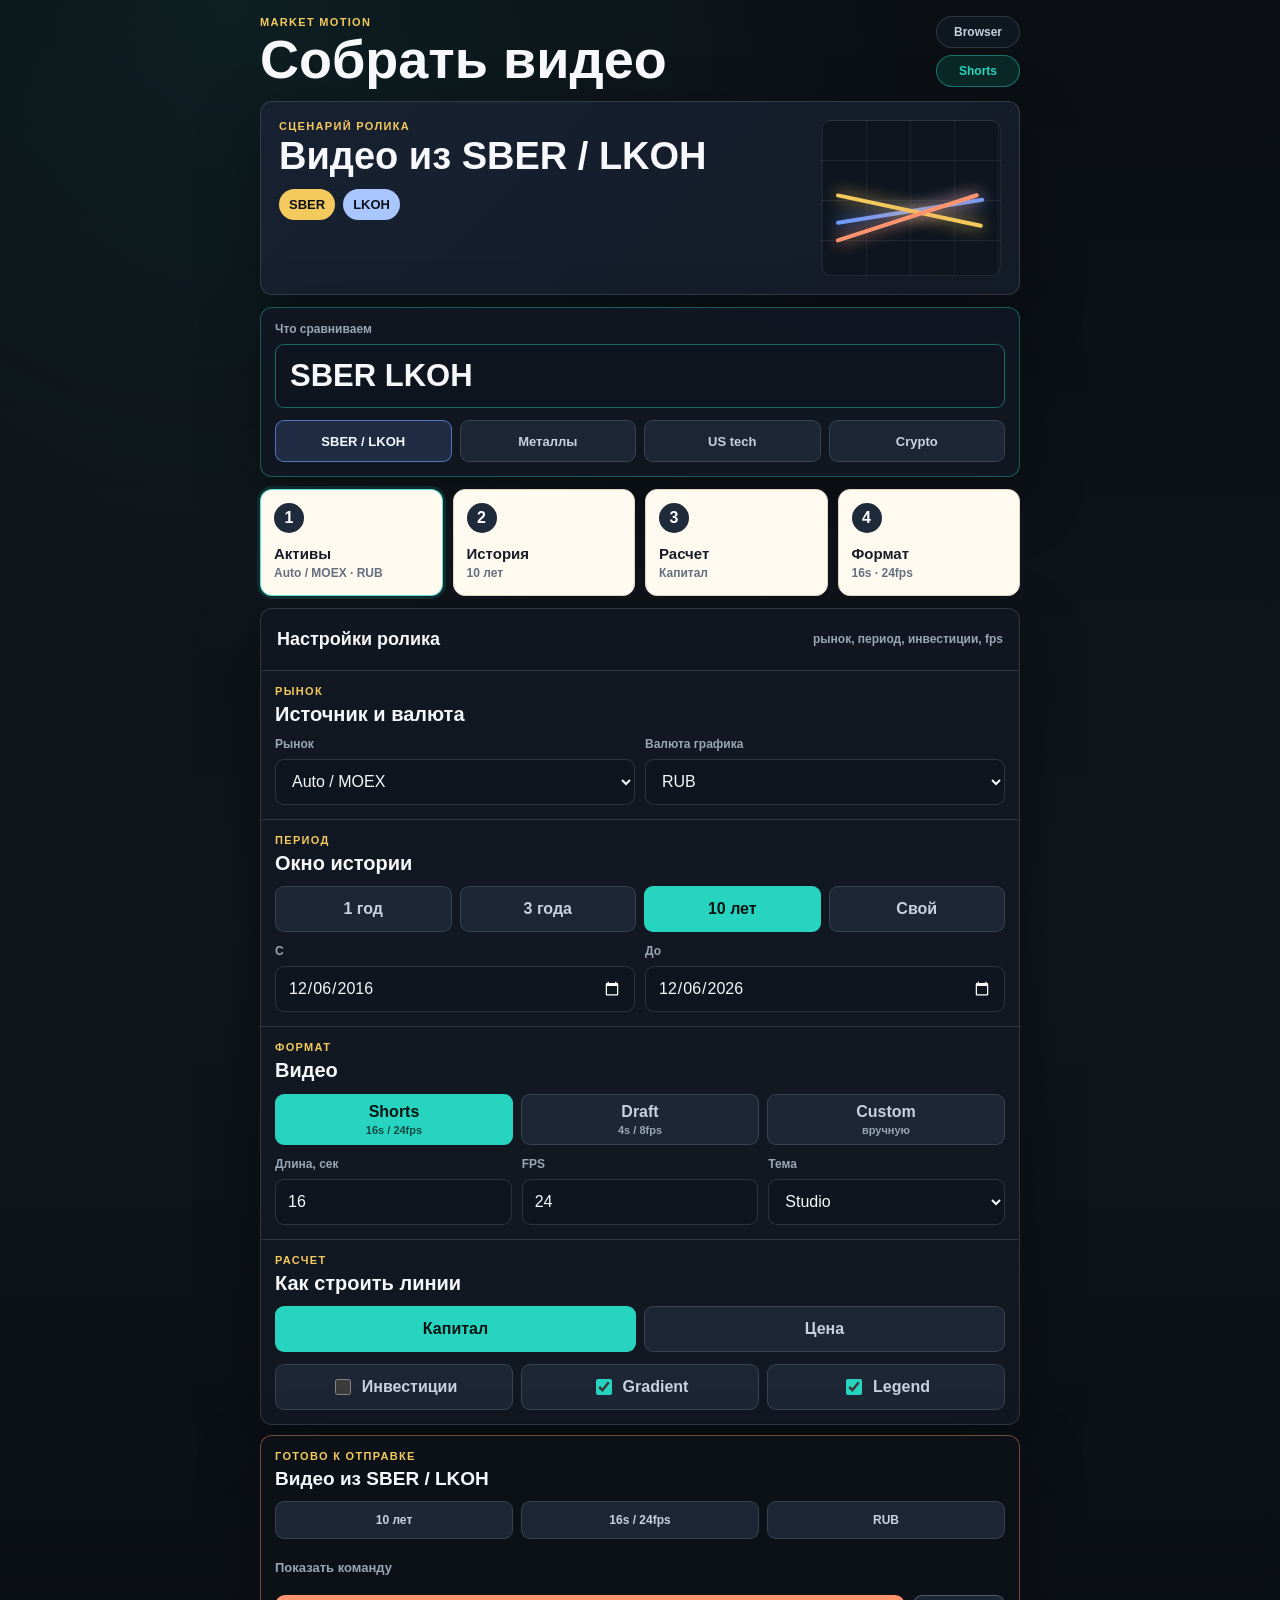
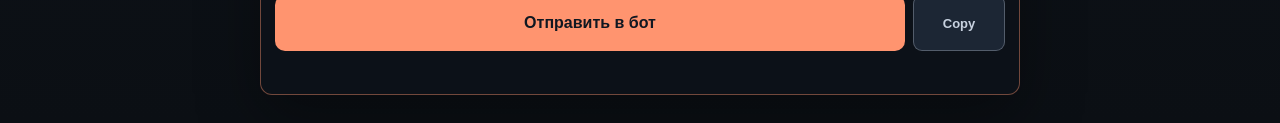
==== commit 809541fc: "Hotfix Mini App send and copy actions" ====
--- a/docs/miniapp/index.html
+++ b/docs/miniapp/index.html
@@ -243,7 +243,6 @@
           <p class="section-kicker">Готово к отправке</p>
           <h2 id="dock-title">Видео из SBER / LKOH</h2>
         </div>
-        <button id="copy-button" class="secondary-button" type="button">Copy</button>
       </div>
 
       <div class="preview-meta" aria-label="Ключевые параметры">
@@ -257,7 +256,10 @@
         <output id="request-preview" class="request-preview"></output>
       </details>
 
-      <button id="send-button" class="primary-button" type="button">Отправить в бот</button>
+      <div class="dock-actions">
+        <button id="send-button" class="primary-button" type="button">Отправить в бот</button>
+        <button id="copy-button" class="secondary-button secondary-button--dock" type="button">Copy</button>
+      </div>
       <p id="error-text" class="status-text" role="status"></p>
     </aside>
   </main>
--- a/docs/miniapp/app.css
+++ b/docs/miniapp/app.css
@@ -549,6 +549,14 @@
   flex: 0 0 auto;
 }
 
+.secondary-button--dock {
+  min-height: 56px;
+  padding-inline: 12px;
+  border-color: rgba(199, 209, 223, 0.32);
+  color: var(--muted-strong);
+  background: var(--surface-soft);
+}
+
 .preview-meta {
   display: grid;
   grid-template-columns: repeat(3, minmax(0, 1fr));
@@ -601,6 +609,12 @@
   overflow-wrap: anywhere;
 }
 
+.dock-actions {
+  display: grid;
+  grid-template-columns: minmax(0, 1fr) 92px;
+  gap: 8px;
+}
+
 .primary-button {
   width: 100%;
   min-height: 56px;
@@ -686,6 +700,10 @@
 
   .preview-meta {
     grid-template-columns: 1fr;
+  }
+
+  .dock-actions {
+    grid-template-columns: minmax(0, 1fr) 84px;
   }
 }
 
@@ -706,4 +724,8 @@
   .status-stack {
     width: 78px;
   }
-}
+
+  .dock-actions {
+    grid-template-columns: 1fr;
+  }
+}
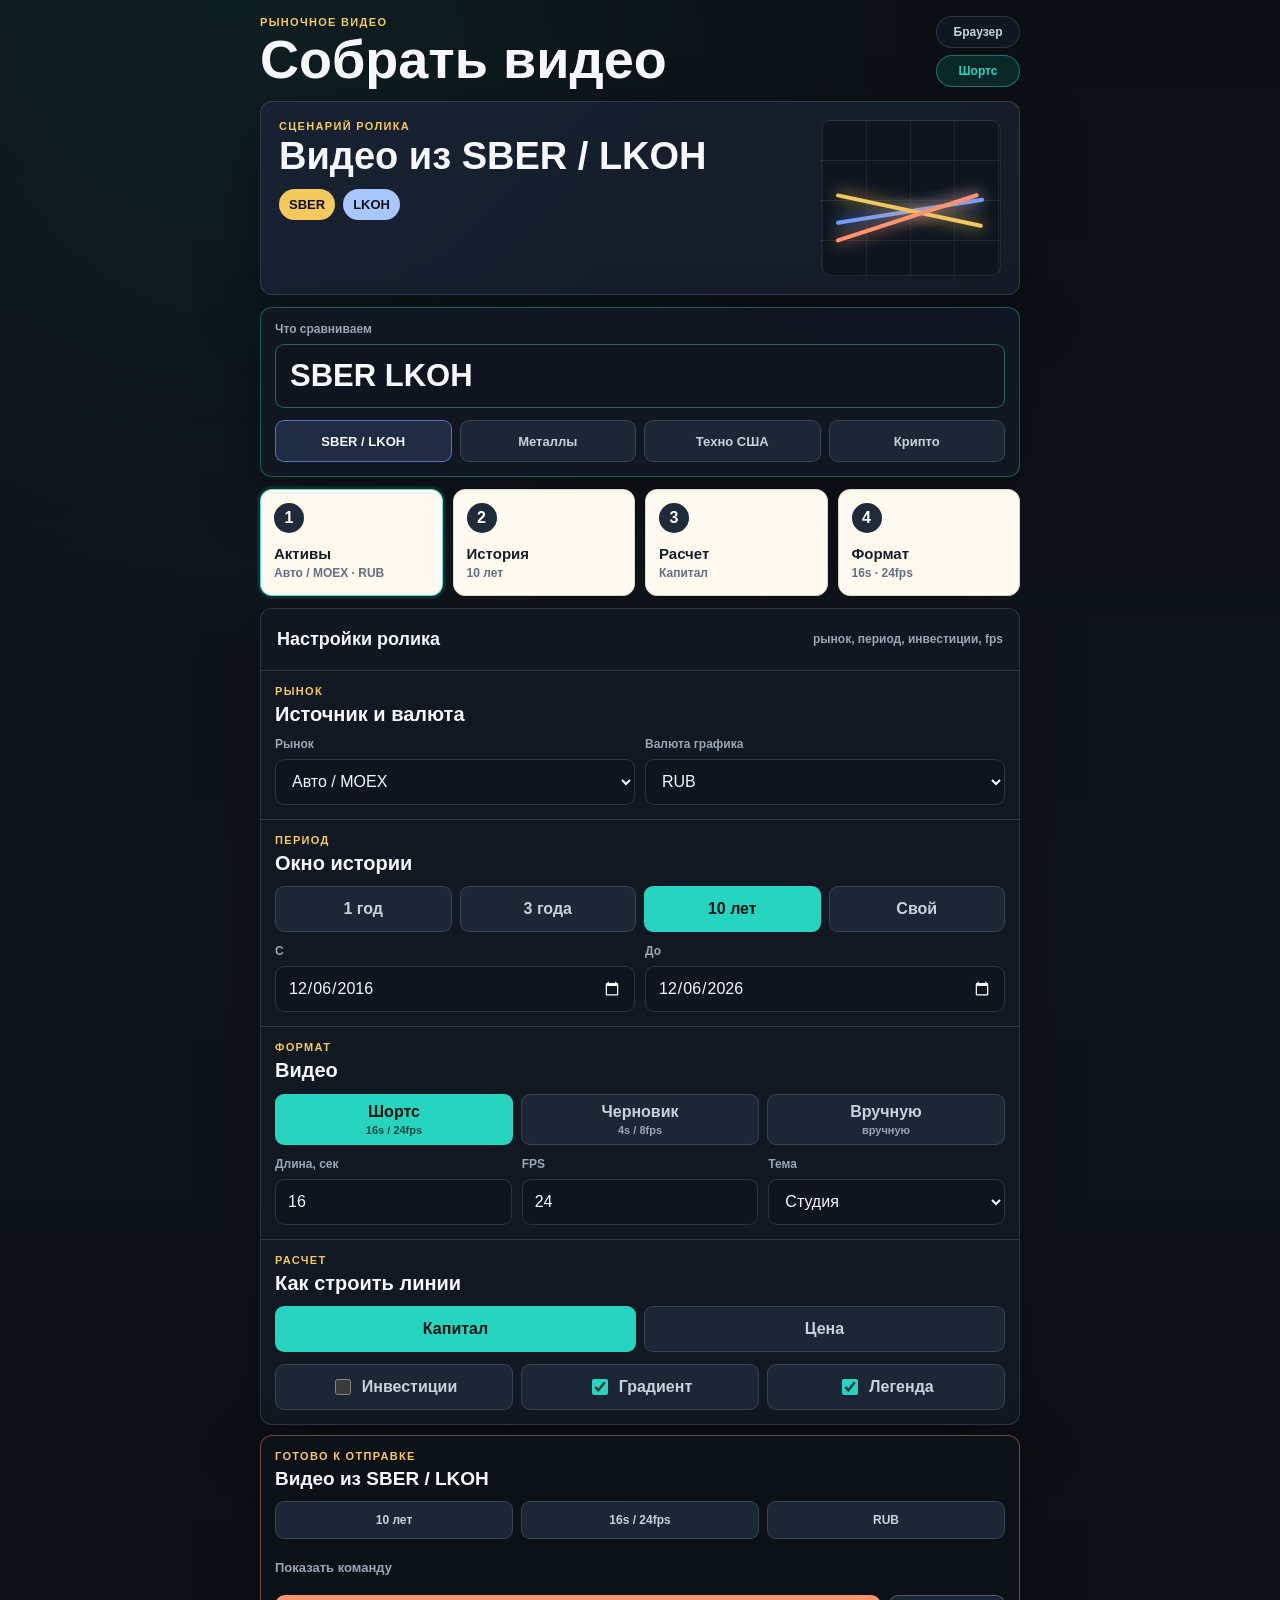
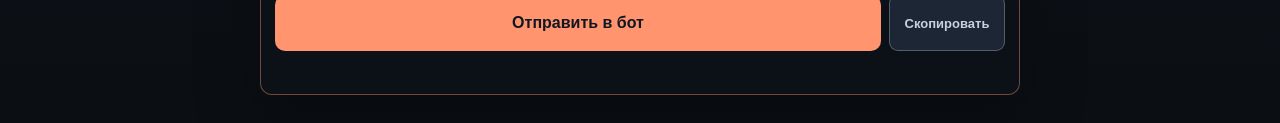
==== commit bc3d100c: "Polish Russian production docs" ====
--- a/docs/miniapp/index.html
+++ b/docs/miniapp/index.html
@@ -4,20 +4,20 @@
   <meta charset="utf-8">
   <meta name="viewport" content="width=device-width, initial-scale=1, viewport-fit=cover">
   <meta name="theme-color" content="#0b0f14">
-  <title>Market Motion Mini App</title>
+  <title>Mini App рыночных видео</title>
   <script src="https://telegram.org/js/telegram-web-app.js"></script>
-  <link rel="stylesheet" href="./app.css">
+  <link rel="stylesheet" href="./app.css?v=20260614">
 </head>
 <body>
   <main class="app-shell">
     <header class="app-header">
       <div>
-        <p class="eyebrow">Market Motion</p>
+        <p class="eyebrow">Рыночное видео</p>
         <h1>Собрать видео</h1>
       </div>
       <div class="status-stack" aria-label="Статус">
         <span class="status-pill" id="telegram-status">Telegram</span>
-        <span class="status-pill status-pill--accent" id="mode-status">Shorts</span>
+        <span class="status-pill status-pill--accent" id="mode-status">Шортс</span>
       </div>
     </header>
 
@@ -45,8 +45,8 @@
       <div class="chip-row" aria-label="Быстрые наборы тикеров">
         <button class="chip" type="button" data-tickers="SBER LKOH">SBER / LKOH</button>
         <button class="chip" type="button" data-tickers="gold silver palladium" data-market="metals">Металлы</button>
-        <button class="chip" type="button" data-tickers="AAPL MSFT NVDA" data-market="global" data-currency="USD">US tech</button>
-        <button class="chip" type="button" data-tickers="BTC ETH" data-market="crypto" data-currency="USD">Crypto</button>
+        <button class="chip" type="button" data-tickers="AAPL MSFT NVDA" data-market="global" data-currency="USD">Техно США</button>
+        <button class="chip" type="button" data-tickers="BTC ETH" data-market="crypto" data-currency="USD">Крипто</button>
       </div>
     </section>
 
@@ -55,7 +55,7 @@
         <span class="step-index">1</span>
         <div>
           <strong>Активы</strong>
-          <p id="assets-summary">Auto / MOEX · RUB</p>
+          <p id="assets-summary">Авто / MOEX · RUB</p>
         </div>
       </article>
       <article class="step-card">
@@ -99,12 +99,12 @@
             <label class="field">
               <span class="field-label">Рынок</span>
               <select id="market" class="select-input">
-                <option value="">Auto / MOEX</option>
-                <option value="global">Global</option>
-                <option value="metals">Metals</option>
-                <option value="futures">Futures</option>
-                <option value="crypto">Crypto</option>
-                <option value="selt">Currency</option>
+                <option value="">Авто / MOEX</option>
+                <option value="global">Глобальный</option>
+                <option value="metals">Металлы</option>
+                <option value="futures">Фьючерсы</option>
+                <option value="crypto">Крипто</option>
+                <option value="selt">Валютный рынок</option>
               </select>
             </label>
             <label class="field">
@@ -155,21 +155,21 @@
             </div>
           </div>
           <select id="mode" class="visually-hidden" aria-hidden="true" tabindex="-1">
-            <option value="shorts">Shorts 16s/24fps</option>
-            <option value="draft">Draft 4s/8fps</option>
-            <option value="custom">Custom</option>
+            <option value="shorts">Шортс 16s/24fps</option>
+            <option value="draft">Черновик 4s/8fps</option>
+            <option value="custom">Вручную</option>
           </select>
           <div class="segmented segmented--three" role="radiogroup" aria-label="Режим видео">
             <button type="button" data-mode="shorts" class="active">
-              <span>Shorts</span>
+              <span>Шортс</span>
               <small>16s / 24fps</small>
             </button>
             <button type="button" data-mode="draft">
-              <span>Draft</span>
+              <span>Черновик</span>
               <small>4s / 8fps</small>
             </button>
             <button type="button" data-mode="custom">
-              <span>Custom</span>
+              <span>Вручную</span>
               <small>вручную</small>
             </button>
           </div>
@@ -185,9 +185,9 @@
             <label class="field">
               <span class="field-label">Тема</span>
               <select id="theme" class="select-input">
-                <option value="studio">Studio</option>
-                <option value="aurora">Aurora</option>
-                <option value="default">Default</option>
+                <option value="studio">Студия</option>
+                <option value="aurora">Аврора</option>
+                <option value="default">Базовая</option>
               </select>
             </label>
           </div>
@@ -212,11 +212,11 @@
             </label>
             <label class="toggle">
               <input id="gradient" type="checkbox" checked>
-              <span>Gradient</span>
+              <span>Градиент</span>
             </label>
             <label class="toggle">
               <input id="legend" type="checkbox" checked>
-              <span>Legend</span>
+              <span>Легенда</span>
             </label>
           </div>
           <div class="investment-grid" id="investment-fields" hidden>
@@ -258,12 +258,12 @@
 
       <div class="dock-actions">
         <button id="send-button" class="primary-button" type="button">Отправить в бот</button>
-        <button id="copy-button" class="secondary-button secondary-button--dock" type="button">Copy</button>
+        <button id="copy-button" class="secondary-button secondary-button--dock" type="button">Скопировать</button>
       </div>
       <p id="error-text" class="status-text" role="status"></p>
     </aside>
   </main>
 
-  <script src="./app.js"></script>
+  <script src="./app.js?v=20260614"></script>
 </body>
 </html>
--- a/docs/miniapp/app.css
+++ b/docs/miniapp/app.css
@@ -611,7 +611,7 @@
 
 .dock-actions {
   display: grid;
-  grid-template-columns: minmax(0, 1fr) 92px;
+  grid-template-columns: minmax(0, 1fr) 116px;
   gap: 8px;
 }
 
@@ -626,6 +626,10 @@
   font-weight: 880;
 }
 
+.secondary-button--dock {
+  white-space: nowrap;
+}
+
 .primary-button:disabled {
   cursor: not-allowed;
   opacity: 0.48;
@@ -703,7 +707,7 @@
   }
 
   .dock-actions {
-    grid-template-columns: minmax(0, 1fr) 84px;
+    grid-template-columns: minmax(0, 1fr) 116px;
   }
 }
 
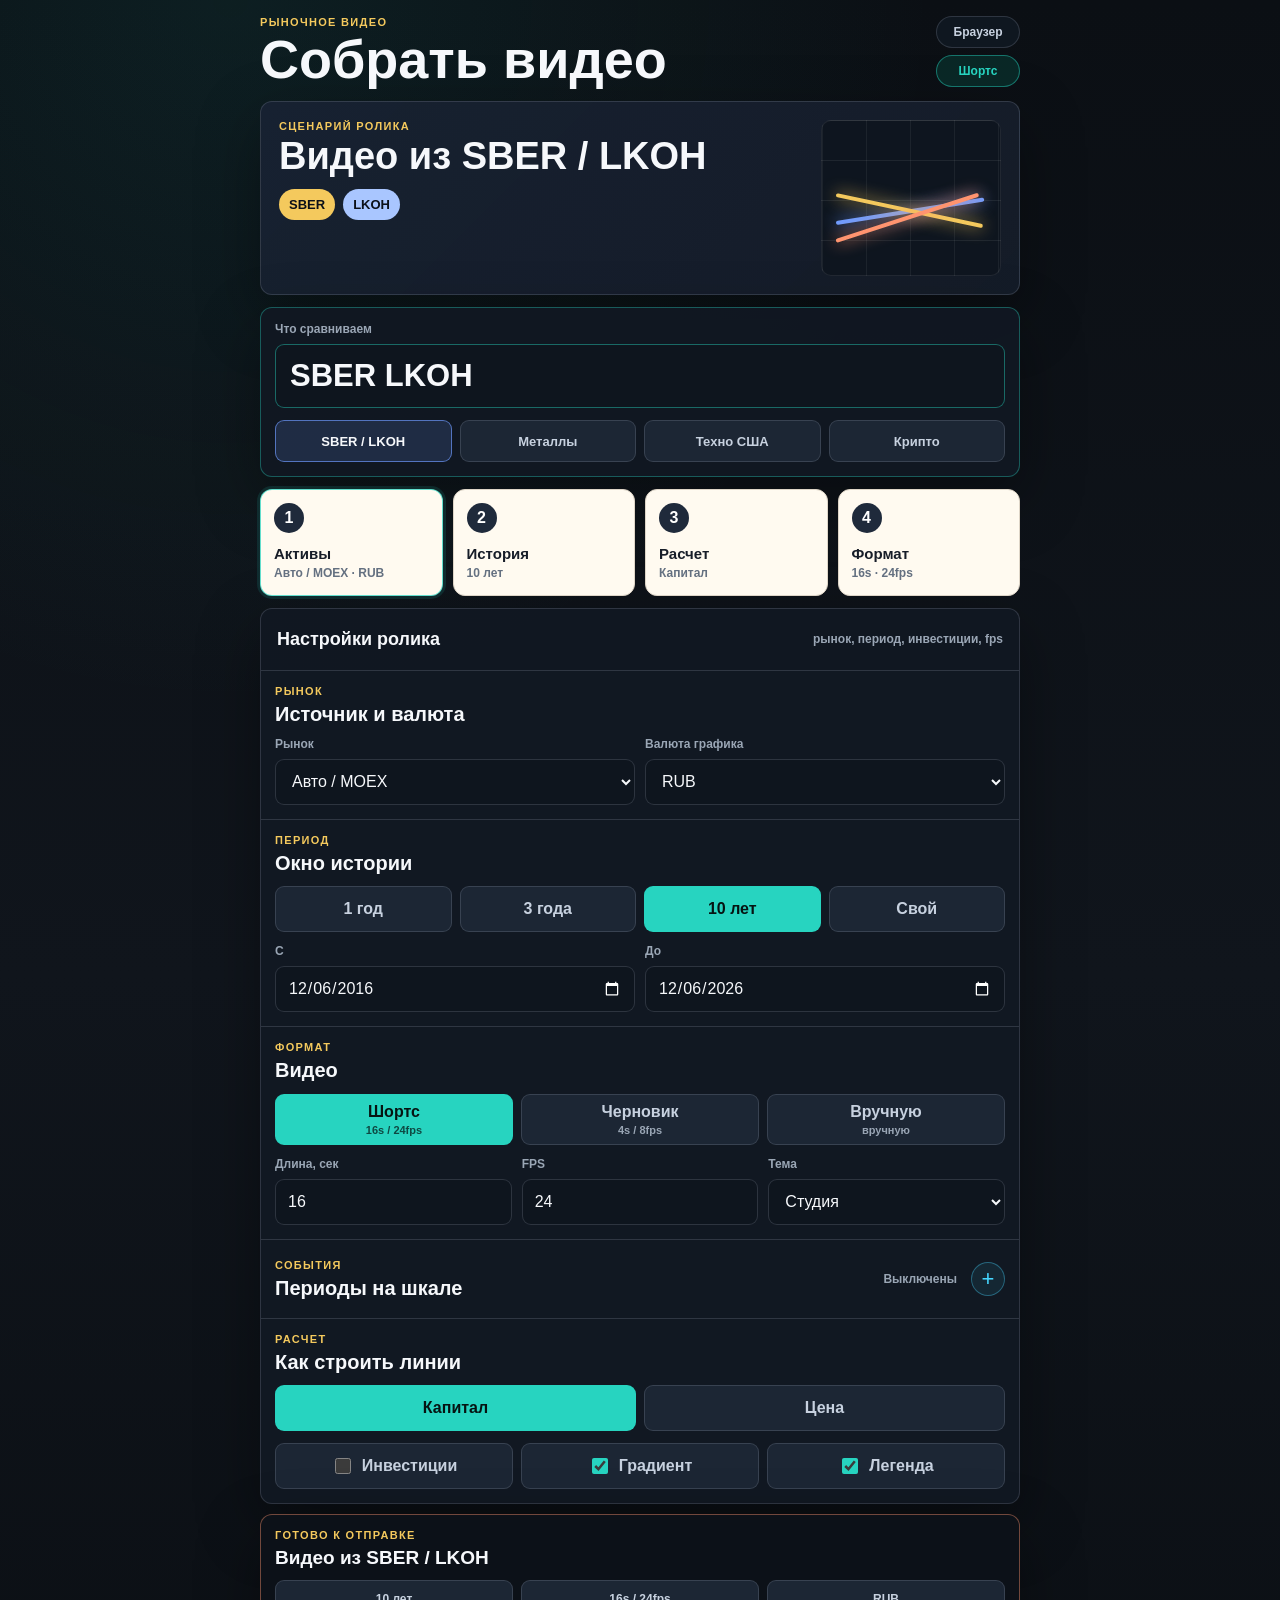
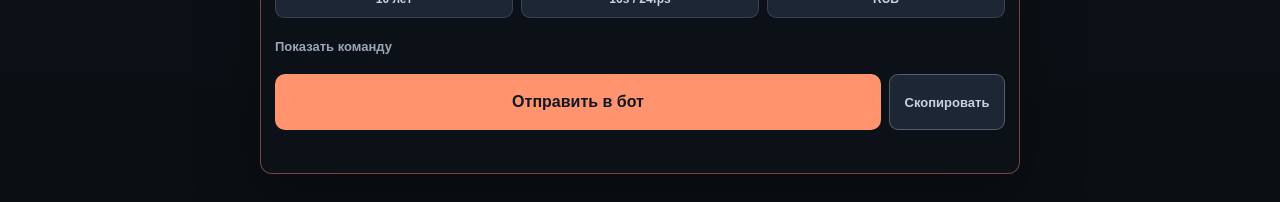
==== commit fb54c929: "Add custom timeline events to Telegram Mini App" ====
--- a/docs/miniapp/index.html
+++ b/docs/miniapp/index.html
@@ -6,7 +6,7 @@
   <meta name="theme-color" content="#0b0f14">
   <title>Mini App рыночных видео</title>
   <script src="https://telegram.org/js/telegram-web-app.js"></script>
-  <link rel="stylesheet" href="./app.css?v=20260614">
+  <link rel="stylesheet" href="./app.css?v=20260727">
 </head>
 <body>
   <main class="app-shell">
@@ -193,6 +193,26 @@
           </div>
         </section>
 
+        <section class="settings-block settings-block--events">
+          <details class="timeline-events" id="timeline-events">
+            <summary>
+              <div>
+                <p class="section-kicker">События</p>
+                <h2>Периоды на шкале</h2>
+              </div>
+              <span class="events-state" id="events-state">Выключены</span>
+            </summary>
+            <div class="events-builder">
+              <p class="events-help">Добавь период, который будет выделен цветом и подписан на графике.</p>
+              <div class="events-list" id="events-list"></div>
+              <button class="add-event-button" id="add-event-button" type="button">
+                <span aria-hidden="true">+</span>
+                Добавить событие
+              </button>
+            </div>
+          </details>
+        </section>
+
         <section class="settings-block">
           <div class="section-head">
             <div>
@@ -264,6 +284,6 @@
     </aside>
   </main>
 
-  <script src="./app.js?v=20260614"></script>
+  <script src="./app.js?v=20260727"></script>
 </body>
 </html>
--- a/docs/miniapp/app.css
+++ b/docs/miniapp/app.css
@@ -420,6 +420,138 @@
   background: rgba(17, 24, 34, 0.98);
 }
 
+.settings-block--events {
+  padding: 0;
+}
+
+.timeline-events > summary {
+  min-height: 78px;
+  display: flex;
+  align-items: center;
+  justify-content: space-between;
+  gap: 14px;
+  padding: 14px;
+  cursor: pointer;
+  list-style: none;
+}
+
+.timeline-events > summary::-webkit-details-marker {
+  display: none;
+}
+
+.timeline-events > summary::after {
+  content: "+";
+  display: grid;
+  place-items: center;
+  width: 32px;
+  height: 32px;
+  flex: 0 0 auto;
+  border: 1px solid rgba(69, 214, 255, 0.36);
+  border-radius: 50%;
+  color: #45d6ff;
+  background: rgba(69, 214, 255, 0.08);
+  font-size: 22px;
+  font-weight: 500;
+  transition: transform 180ms ease, background 180ms ease;
+}
+
+.timeline-events[open] > summary::after {
+  transform: rotate(45deg);
+  background: rgba(69, 214, 255, 0.14);
+}
+
+.timeline-events > summary > div {
+  min-width: 0;
+  flex: 1 1 auto;
+}
+
+.events-state {
+  color: var(--muted);
+  font-size: 12px;
+  font-weight: 780;
+  white-space: nowrap;
+}
+
+.events-state.is-active {
+  color: var(--teal);
+}
+
+.events-builder {
+  padding: 0 14px 14px;
+  border-top: 1px solid var(--line);
+}
+
+.events-help {
+  margin: 12px 0;
+  color: var(--muted);
+  font-size: 13px;
+  line-height: 1.45;
+}
+
+.events-list {
+  display: grid;
+  gap: 10px;
+}
+
+.event-row {
+  padding: 12px;
+  border: 1px solid rgba(69, 214, 255, 0.2);
+  border-radius: 12px;
+  background:
+    linear-gradient(135deg, rgba(69, 214, 255, 0.06), transparent 46%),
+    var(--surface-soft);
+}
+
+.event-row-head {
+  display: flex;
+  align-items: center;
+  justify-content: space-between;
+  gap: 12px;
+  margin-bottom: 10px;
+}
+
+.event-row-head strong {
+  font-size: 14px;
+  font-weight: 820;
+}
+
+.remove-event-button {
+  min-height: 30px;
+  padding: 5px 8px;
+  border-color: rgba(255, 148, 111, 0.28);
+  color: var(--coral);
+  background: rgba(255, 148, 111, 0.06);
+  font-size: 12px;
+  font-weight: 760;
+}
+
+.event-title-field {
+  margin-bottom: 8px;
+}
+
+.event-fields {
+  display: grid;
+  grid-template-columns: repeat(3, minmax(0, 1fr));
+  gap: 8px;
+}
+
+.add-event-button {
+  width: 100%;
+  min-height: 46px;
+  margin-top: 10px;
+  border: 1px dashed rgba(69, 214, 255, 0.42);
+  color: #9eeeff;
+  background: rgba(69, 214, 255, 0.05);
+  font-size: 13px;
+  font-weight: 800;
+}
+
+.add-event-button span {
+  margin-right: 5px;
+  font-size: 18px;
+  vertical-align: -1px;
+}
+
 .section-head {
   display: flex;
   align-items: flex-start;
@@ -698,7 +830,8 @@
 
   .segmented--two,
   .date-grid,
-  .compact-grid {
+  .compact-grid,
+  .event-fields {
     grid-template-columns: repeat(2, minmax(0, 1fr));
   }
 
@@ -717,9 +850,10 @@
   .toggle-grid,
   .compact-grid,
   .compact-grid--three,
-  .date-grid,
-  .investment-grid,
-  .segmented,
+    .date-grid,
+    .investment-grid,
+    .event-fields,
+    .segmented,
   .segmented--three,
   .segmented--two {
     grid-template-columns: 1fr;
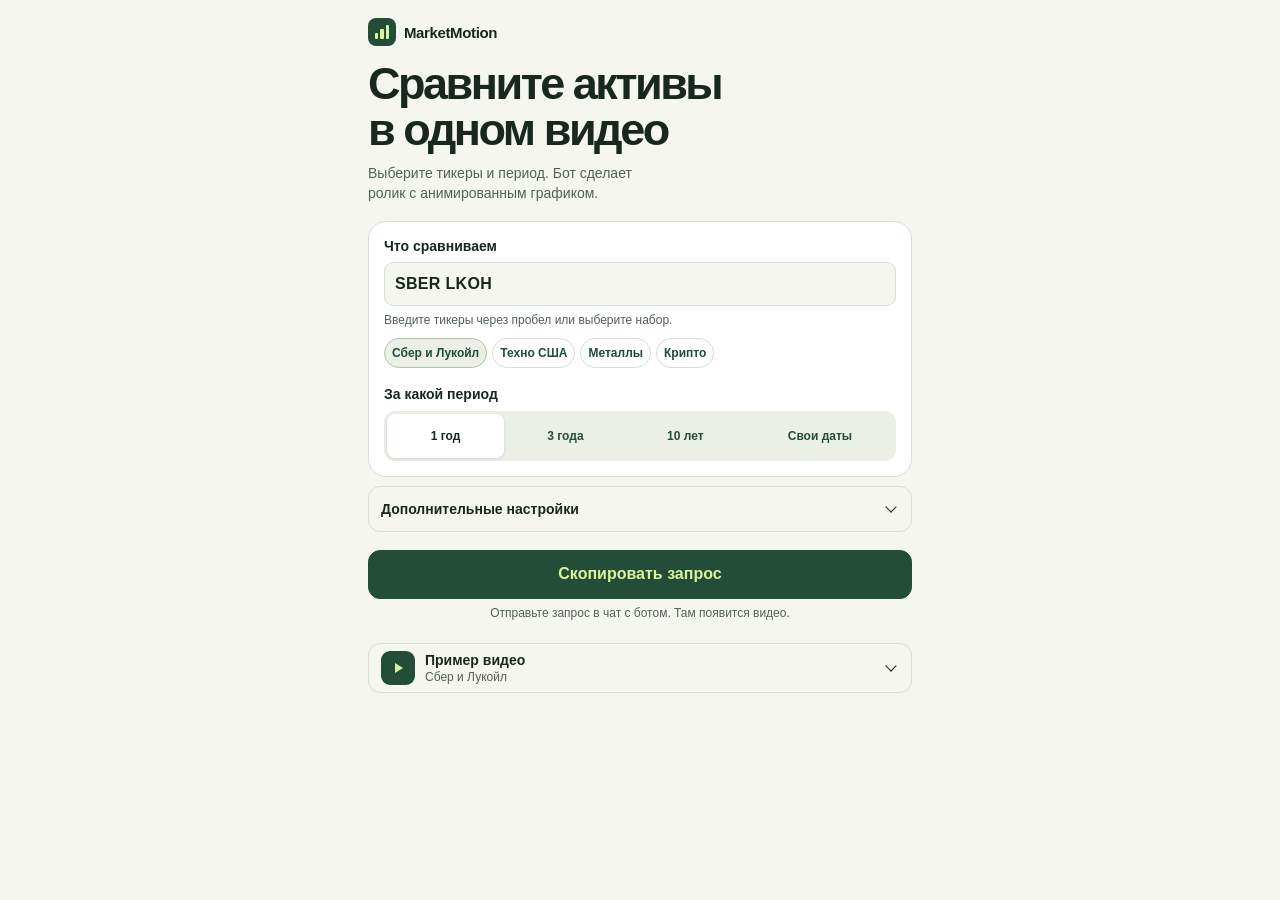
==== commit f8b6ac32: "Simplify MarketMotion and fix Telegram launch paths" ====
--- a/docs/miniapp/index.html
+++ b/docs/miniapp/index.html
@@ -3,287 +3,177 @@
 <head>
   <meta charset="utf-8">
   <meta name="viewport" content="width=device-width, initial-scale=1, viewport-fit=cover">
-  <meta name="theme-color" content="#0b0f14">
-  <title>Mini App рыночных видео</title>
-  <script src="https://telegram.org/js/telegram-web-app.js"></script>
-  <link rel="stylesheet" href="./app.css?v=20260727">
+  <meta name="theme-color" content="#f5f6f0">
+  <title>MarketMotion — видео об активах</title>
+  <link rel="stylesheet" href="./app.css?v=20261127">
+  <script id="telegram-sdk" async src="https://telegram.org/js/telegram-web-app.js"></script>
+  <script defer src="./app.js?v=20261127"></script>
 </head>
 <body>
   <main class="app-shell">
-    <header class="app-header">
-      <div>
-        <p class="eyebrow">Рыночное видео</p>
-        <h1>Собрать видео</h1>
-      </div>
-      <div class="status-stack" aria-label="Статус">
-        <span class="status-pill" id="telegram-status">Telegram</span>
-        <span class="status-pill status-pill--accent" id="mode-status">Шортс</span>
-      </div>
+    <header class="intro">
+      <p class="brand"><span class="brand-mark" aria-hidden="true"><i></i><i></i><i></i></span>MarketMotion</p>
+      <h1>Сравните активы<br class="title-break"> в одном видео</h1>
+      <p class="intro-copy">Выберите тикеры и период. Бот сделает ролик с анимированным графиком.</p>
     </header>
 
-    <section class="story-card" aria-label="Сценарий ролика">
-      <div class="story-copy">
-        <p class="section-kicker">Сценарий ролика</p>
-        <h2 id="story-title">Сравнить активы за 10 лет</h2>
-        <div class="ticker-preview" id="ticker-summary" aria-label="Выбранные тикеры">
-          <span>SBER</span>
-          <span>LKOH</span>
+    <form id="video-form" novalidate>
+      <section class="composer" aria-label="Параметры сравнения">
+        <label class="field" for="tickers">
+          <span class="field-label">Что сравниваем</span>
+          <input id="tickers" class="text-input ticker-input" value="SBER LKOH" placeholder="Например, SBER LKOH" autocomplete="off" autocapitalize="characters" spellcheck="false" aria-describedby="ticker-hint">
+        </label>
+        <p class="field-hint" id="ticker-hint">Введите тикеры через пробел или выберите набор.</p>
+        <div class="chip-row" role="group" aria-label="Готовые наборы">
+          <button type="button" data-tickers="SBER LKOH" data-market="" data-currency="RUB" aria-pressed="true">Сбер и Лукойл</button>
+          <button type="button" data-tickers="AAPL MSFT NVDA" data-market="global" data-currency="USD" aria-pressed="false">Техно США</button>
+          <button type="button" data-tickers="gold silver palladium" data-market="metals" data-currency="RUB" aria-pressed="false">Металлы</button>
+          <button type="button" data-tickers="BTC ETH" data-market="crypto" data-currency="USD" aria-pressed="false">Крипто</button>
         </div>
-      </div>
-      <div class="mini-chart" aria-hidden="true">
-        <span class="chart-line chart-line--blue"></span>
-        <span class="chart-line chart-line--gold"></span>
-        <span class="chart-line chart-line--coral"></span>
-      </div>
-    </section>
 
-    <section class="composer-card" aria-label="Тикеры">
-      <label class="field field--hero" for="tickers">
-        <span class="field-label">Что сравниваем</span>
-        <input id="tickers" class="text-input text-input--large" value="SBER LKOH" autocomplete="off" spellcheck="false" inputmode="text">
-      </label>
-      <div class="chip-row" aria-label="Быстрые наборы тикеров">
-        <button class="chip" type="button" data-tickers="SBER LKOH">SBER / LKOH</button>
-        <button class="chip" type="button" data-tickers="gold silver palladium" data-market="metals">Металлы</button>
-        <button class="chip" type="button" data-tickers="AAPL MSFT NVDA" data-market="global" data-currency="USD">Техно США</button>
-        <button class="chip" type="button" data-tickers="BTC ETH" data-market="crypto" data-currency="USD">Крипто</button>
-      </div>
-    </section>
-
-    <section class="steps-grid" aria-label="Ключевые параметры">
-      <article class="step-card step-card--active">
-        <span class="step-index">1</span>
-        <div>
-          <strong>Активы</strong>
-          <p id="assets-summary">Авто / MOEX · RUB</p>
-        </div>
-      </article>
-      <article class="step-card">
-        <span class="step-index">2</span>
-        <div>
-          <strong>История</strong>
-          <p id="history-summary">10 лет</p>
-        </div>
-      </article>
-      <article class="step-card">
-        <span class="step-index">3</span>
-        <div>
-          <strong>Расчет</strong>
-          <p id="calc-summary">Капитал</p>
-        </div>
-      </article>
-      <article class="step-card">
-        <span class="step-index">4</span>
-        <div>
-          <strong>Формат</strong>
-          <p id="format-summary">16s · 24fps</p>
-        </div>
-      </article>
-    </section>
-
-    <details class="settings-panel" open>
-      <summary>
-        <span>Настройки ролика</span>
-        <small>рынок, период, инвестиции, fps</small>
-      </summary>
-
-      <div class="settings-stack">
-        <section class="settings-block">
-          <div class="section-head">
-            <div>
-              <p class="section-kicker">Рынок</p>
-              <h2>Источник и валюта</h2>
-            </div>
+        <div class="period">
+          <p class="field-label" id="period-label">За какой период</p>
+          <div class="period-options" role="group" aria-labelledby="period-label">
+            <button type="button" data-period="1" aria-pressed="true">1 год</button>
+            <button type="button" data-period="3" aria-pressed="false">3 года</button>
+            <button type="button" data-period="10" aria-pressed="false">10 лет</button>
+            <button type="button" data-period="custom" aria-pressed="false">Свои даты</button>
           </div>
-          <div class="compact-grid">
+          <div class="field-grid date-grid" id="custom-dates" hidden>
             <label class="field">
-              <span class="field-label">Рынок</span>
-              <select id="market" class="select-input">
-                <option value="">Авто / MOEX</option>
-                <option value="global">Глобальный</option>
-                <option value="metals">Металлы</option>
-                <option value="futures">Фьючерсы</option>
-                <option value="crypto">Крипто</option>
-                <option value="selt">Валютный рынок</option>
-              </select>
+              <span class="field-label">Начало</span>
+              <input id="start-date" class="text-input" type="date">
             </label>
             <label class="field">
-              <span class="field-label">Валюта графика</span>
-              <select id="currency" class="select-input">
-                <option>RUB</option>
-                <option>USD</option>
-                <option>EUR</option>
-                <option>CNY</option>
-                <option>GBP</option>
-                <option>JPY</option>
-                <option>CHF</option>
-              </select>
-            </label>
-          </div>
-        </section>
-
-        <section class="settings-block">
-          <div class="section-head">
-            <div>
-              <p class="section-kicker">Период</p>
-              <h2>Окно истории</h2>
-            </div>
-          </div>
-          <div class="segmented" role="radiogroup" aria-label="Период">
-            <button type="button" data-period="1y">1 год</button>
-            <button type="button" data-period="3y">3 года</button>
-            <button type="button" data-period="10y" class="active">10 лет</button>
-            <button type="button" data-period="custom">Свой</button>
-          </div>
-          <div class="date-grid">
-            <label class="field">
-              <span class="field-label">С</span>
-              <input id="start-date" class="text-input" type="date" value="2016-01-01">
-            </label>
-            <label class="field">
-              <span class="field-label">До</span>
+              <span class="field-label">Конец</span>
               <input id="end-date" class="text-input" type="date">
             </label>
           </div>
-        </section>
+        </div>
+      </section>
 
-        <section class="settings-block">
-          <div class="section-head">
-            <div>
-              <p class="section-kicker">Формат</p>
-              <h2>Видео</h2>
+      <details class="disclosure settings">
+        <summary>Дополнительные настройки</summary>
+        <div class="settings-content">
+          <section class="settings-group" aria-labelledby="data-title">
+            <h2 id="data-title">Данные графика</h2>
+            <div class="field-grid">
+              <label class="field">
+                <span class="field-label">Рынок</span>
+                <select id="market" class="select-input">
+                  <option value="">Авто / MOEX</option>
+                  <option value="global">Глобальный</option>
+                  <option value="metals">Металлы</option>
+                  <option value="futures">Фьючерсы</option>
+                  <option value="crypto">Крипто</option>
+                  <option value="selt">Валютный рынок</option>
+                </select>
+              </label>
+              <label class="field">
+                <span class="field-label">Валюта графика</span>
+                <select id="currency" class="select-input">
+                  <option>RUB</option>
+                  <option>USD</option>
+                  <option>EUR</option>
+                  <option>CNY</option>
+                  <option>GBP</option>
+                  <option>JPY</option>
+                  <option>CHF</option>
+                </select>
+              </label>
             </div>
-          </div>
-          <select id="mode" class="visually-hidden" aria-hidden="true" tabindex="-1">
-            <option value="shorts">Шортс 16s/24fps</option>
-            <option value="draft">Черновик 4s/8fps</option>
-            <option value="custom">Вручную</option>
-          </select>
-          <div class="segmented segmented--three" role="radiogroup" aria-label="Режим видео">
-            <button type="button" data-mode="shorts" class="active">
-              <span>Шортс</span>
-              <small>16s / 24fps</small>
-            </button>
-            <button type="button" data-mode="draft">
-              <span>Черновик</span>
-              <small>4s / 8fps</small>
-            </button>
-            <button type="button" data-mode="custom">
-              <span>Вручную</span>
-              <small>вручную</small>
-            </button>
-          </div>
-          <div class="compact-grid compact-grid--three">
             <label class="field">
-              <span class="field-label">Длина, сек</span>
-              <input id="duration" class="text-input" type="number" min="1" max="90" value="16">
-            </label>
-            <label class="field">
-              <span class="field-label">FPS</span>
-              <input id="fps" class="text-input" type="number" min="1" max="30" value="24">
-            </label>
-            <label class="field">
-              <span class="field-label">Тема</span>
-              <select id="theme" class="select-input">
-                <option value="studio">Студия</option>
-                <option value="aurora">Аврора</option>
-                <option value="default">Базовая</option>
+              <span class="field-label">Что показывает график</span>
+              <select id="metric" class="select-input">
+                <option value="capital">Как менялась стоимость вложений</option>
+                <option value="close">Цена актива</option>
               </select>
             </label>
-          </div>
-        </section>
+            <label class="toggle"><input id="investment" type="checkbox"> Добавить пополнения</label>
+            <div class="field-grid" id="investment-fields" hidden>
+              <label class="field">
+                <span class="field-label">При старте</span>
+                <input id="initial" class="text-input" type="number" min="0" value="0">
+              </label>
+              <label class="field">
+                <span class="field-label">В месяц</span>
+                <input id="monthly" class="text-input" type="number" min="0" value="30000">
+              </label>
+              <label class="field">
+                <span class="field-label">В год</span>
+                <input id="yearly" class="text-input" type="number" min="0" value="0">
+              </label>
+            </div>
+          </section>
 
-        <section class="settings-block settings-block--events">
-          <details class="timeline-events" id="timeline-events">
-            <summary>
-              <div>
-                <p class="section-kicker">События</p>
-                <h2>Периоды на шкале</h2>
-              </div>
-              <span class="events-state" id="events-state">Выключены</span>
-            </summary>
-            <div class="events-builder">
-              <p class="events-help">Добавь период, который будет выделен цветом и подписан на графике.</p>
-              <div class="events-list" id="events-list"></div>
-              <button class="add-event-button" id="add-event-button" type="button">
-                <span aria-hidden="true">+</span>
-                Добавить событие
-              </button>
+          <section class="settings-group" aria-labelledby="video-title">
+            <h2 id="video-title">Оформление видео</h2>
+            <div class="field-grid">
+              <label class="field">
+                <span class="field-label">Формат</span>
+                <select id="mode" class="select-input">
+                  <option value="shorts">Ролик · 16 сек.</option>
+                  <option value="draft">Черновик · 4 сек.</option>
+                  <option value="custom">Свой формат</option>
+                </select>
+              </label>
+              <label class="field">
+                <span class="field-label">Тема</span>
+                <select id="theme" class="select-input">
+                  <option value="studio">Студия</option>
+                  <option value="aurora">Аврора</option>
+                  <option value="default">Базовая</option>
+                </select>
+              </label>
+            </div>
+            <div class="field-grid" id="video-fields" hidden>
+              <label class="field">
+                <span class="field-label">Длина, сек.</span>
+                <input id="duration" class="text-input" type="number" min="1" max="90" required value="16">
+              </label>
+              <label class="field">
+                <span class="field-label">Кадров в секунду</span>
+                <input id="fps" class="text-input" type="number" min="1" max="30" required value="24">
+              </label>
+            </div>
+            <div class="toggle-row">
+              <label class="toggle"><input id="gradient" type="checkbox" checked> Градиент</label>
+              <label class="toggle"><input id="legend" type="checkbox" checked> Подписи линий</label>
+            </div>
+          </section>
+
+          <details class="disclosure events">
+            <summary>События на графике <span id="events-state" hidden></span></summary>
+            <div class="events-content">
+              <p class="field-hint">Выделите цветом период и добавьте подпись.</p>
+              <div id="events-list"></div>
+              <button class="text-button" id="add-event-button" type="button">Добавить событие</button>
             </div>
           </details>
-        </section>
+        </div>
+      </details>
 
-        <section class="settings-block">
-          <div class="section-head">
-            <div>
-              <p class="section-kicker">Расчет</p>
-              <h2>Как строить линии</h2>
-            </div>
-          </div>
-          <input id="metric-capital" class="visually-hidden" type="checkbox" checked>
-          <div class="segmented segmented--two" role="radiogroup" aria-label="Метрика">
-            <button type="button" data-metric="capital" class="active">Капитал</button>
-            <button type="button" data-metric="close">Цена</button>
-          </div>
-          <div class="toggle-grid">
-            <label class="toggle">
-              <input id="investment" type="checkbox">
-              <span>Инвестиции</span>
-            </label>
-            <label class="toggle">
-              <input id="gradient" type="checkbox" checked>
-              <span>Градиент</span>
-            </label>
-            <label class="toggle">
-              <input id="legend" type="checkbox" checked>
-              <span>Легенда</span>
-            </label>
-          </div>
-          <div class="investment-grid" id="investment-fields" hidden>
-            <label class="field">
-              <span class="field-label">Старт</span>
-              <input id="initial" class="text-input" type="number" min="0" step="1000" value="0">
-            </label>
-            <label class="field">
-              <span class="field-label">Ежемесячно</span>
-              <input id="monthly" class="text-input" type="number" min="0" step="1000" value="30000">
-            </label>
-            <label class="field">
-              <span class="field-label">Ежегодно</span>
-              <input id="yearly" class="text-input" type="number" min="0" step="1000" value="0">
-            </label>
-          </div>
-        </section>
-      </div>
+      <footer class="action-bar">
+        <button id="send-button" class="primary-button" type="submit">Скопировать запрос</button>
+        <p class="action-hint" id="action-hint">Отправьте запрос в чат с ботом. Там появится видео.</p>
+        <p id="status-text" class="status-text" role="status"></p>
+        <label class="field manual-copy" id="manual-copy" hidden>
+          <span class="field-label">Запрос для копирования</span>
+          <textarea id="request-preview" class="text-input" readonly rows="3"></textarea>
+        </label>
+      </footer>
+    </form>
+    <details class="disclosure example">
+      <summary>
+        <span class="play-icon" aria-hidden="true"></span>
+        <span>Пример видео<span class="example-meta">Сбер и Лукойл</span></span>
+      </summary>
+      <template>
+        <video controls playsinline preload="none" poster="../assets/demo-sber-lkoh.png" src="../assets/demo-sber-lkoh.mp4" aria-label="Пример видео со сравнением Сбера и Лукойла"></video>
+      </template>
     </details>
 
-    <aside class="send-dock" aria-label="Готовый запрос">
-      <div class="dock-summary">
-        <div>
-          <p class="section-kicker">Готово к отправке</p>
-          <h2 id="dock-title">Видео из SBER / LKOH</h2>
-        </div>
-      </div>
-
-      <div class="preview-meta" aria-label="Ключевые параметры">
-        <span id="preview-range">10 лет</span>
-        <span id="preview-format">16s / 24fps</span>
-        <span id="preview-currency">RUB</span>
-      </div>
-
-      <details class="command-details">
-        <summary>Показать команду</summary>
-        <output id="request-preview" class="request-preview"></output>
-      </details>
-
-      <div class="dock-actions">
-        <button id="send-button" class="primary-button" type="button">Отправить в бот</button>
-        <button id="copy-button" class="secondary-button secondary-button--dock" type="button">Скопировать</button>
-      </div>
-      <p id="error-text" class="status-text" role="status"></p>
-    </aside>
+    <noscript><p>Включите JavaScript или отправьте в чат с ботом <code>/shorts SBER LKOH за год</code>.</p></noscript>
   </main>
-
-  <script src="./app.js?v=20260727"></script>
 </body>
 </html>
--- a/docs/miniapp/app.css
+++ b/docs/miniapp/app.css
@@ -1,869 +1,330 @@
 :root {
-  color-scheme: dark;
-  --bg: #0b0f14;
-  --surface: #111822;
-  --surface-strong: #172131;
-  --surface-soft: #1c2634;
-  --paper: #f6f1e7;
-  --paper-soft: #fffaf0;
-  --paper-line: #ded5c7;
-  --paper-ink: #171d28;
-  --text: #f6f8fb;
-  --muted: #9aa6b5;
-  --muted-strong: #c7d1df;
-  --line: rgba(154, 166, 181, 0.22);
-  --line-strong: rgba(199, 209, 223, 0.34);
-  --teal: #27d4c0;
-  --teal-dark: #092b28;
-  --gold: #f4c95d;
-  --blue: #6f9cff;
-  --coral: #ff946f;
-  --danger: #ff7d88;
-  --shadow: 0 22px 62px rgba(0, 0, 0, 0.34);
-  font-family: Inter, -apple-system, BlinkMacSystemFont, "Segoe UI", sans-serif;
-}
-
-* {
-  box-sizing: border-box;
-}
-
-[hidden] {
-  display: none !important;
-}
-
-html,
-body {
-  min-height: 100%;
+  color-scheme: light;
+  font-family: -apple-system, BlinkMacSystemFont, "Segoe UI", sans-serif;
+  color: #18271f;
+  background: #f5f6f0;
+  --paper: #f5f6f0;
+  --surface: #fff;
+  --ink: #18271f;
+  --muted: #516058;
+  --line: #d7ded3;
+  --tint: #eaf0e6;
+  --accent: #d8f59d;
+  --green: #244d37;
+}
+
+* { box-sizing: border-box; }
+[hidden] { display: none !important; }
+body { margin: 0; }
+button, input, textarea, select { font: inherit; }
+button, summary { cursor: pointer; }
+button, input, textarea, select, summary { -webkit-tap-highlight-color: transparent; }
+:focus-visible { outline: 2px solid #38734d; outline-offset: 3px; }
+
+.app-shell {
+  max-width: 580px;
+  margin: 0 auto;
+  padding: 18px 18px 0;
+  padding-top: calc(18px + env(safe-area-inset-top, 0px));
+  padding-left: max(18px, env(safe-area-inset-left, 0px));
+  padding-right: max(18px, env(safe-area-inset-right, 0px));
+}
+
+.intro { margin-bottom: 18px; }
+
+.brand {
+  display: flex;
+  align-items: center;
+  gap: 8px;
+  margin: 0 0 15px;
+  font-size: 15px;
+  font-weight: 750;
+  letter-spacing: -.025em;
+}
+
+.brand-mark {
+  display: inline-flex;
+  align-items: flex-end;
+  gap: 2px;
+  padding: 7px;
+  width: 28px;
+  height: 28px;
+  border-radius: 8px;
+  background: var(--green);
+}
+
+.brand-mark i {
+  flex: 1;
+  height: 6px;
+  border-radius: 1px;
+  background: var(--accent);
+}
+
+.brand-mark i:nth-child(2) { height: 10px; }
+.brand-mark i:nth-child(3) { height: 14px; }
+
+h1 {
   margin: 0;
-  overflow-x: hidden;
-  background:
-    radial-gradient(circle at 18% 0%, rgba(39, 212, 192, 0.08), transparent 34%),
-    linear-gradient(180deg, #0b0f14 0%, #10151c 54%, #0b0f14 100%);
-  color: var(--text);
-}
-
-body {
-  padding: max(16px, env(safe-area-inset-top)) 12px max(18px, env(safe-area-inset-bottom));
-}
-
-button,
-input,
-select {
-  font: inherit;
-}
-
-button {
-  -webkit-tap-highlight-color: transparent;
-  cursor: pointer;
-}
-
-h1,
-h2,
-p {
+  font-size: clamp(29px, 8.4vw, 45px);
+  line-height: 1.03;
+  letter-spacing: -.055em;
+}
+
+.intro-copy {
+  max-width: 34ch;
+  margin: 9px 0 0;
+  color: var(--muted);
+  font-size: 14px;
+  line-height: 1.45;
+}
+
+.composer {
+  padding: 15px;
+  border: 1px solid var(--line);
+  border-radius: 18px;
+  background: var(--surface);
+}
+
+.field {
+  display: grid;
+  gap: 5px;
+  min-width: 0;
+}
+
+.field-label {
   margin: 0;
-  letter-spacing: 0;
-}
-
-h1,
-h2,
-strong {
-  overflow-wrap: anywhere;
-}
-
-.app-shell {
-  width: min(760px, 100%);
-  margin: 0 auto;
-  padding-bottom: 8px;
-}
-
-.app-header {
-  display: flex;
-  align-items: flex-start;
-  justify-content: space-between;
-  gap: 16px;
-  margin-bottom: 14px;
-}
-
-.eyebrow,
-.section-kicker {
-  margin: 0 0 6px;
-  color: var(--gold);
-  font-size: 11px;
-  font-weight: 850;
-  letter-spacing: 0.12em;
-  text-transform: uppercase;
-}
-
-h1 {
-  font-size: clamp(34px, 10vw, 54px);
-  font-weight: 880;
-  line-height: 0.95;
-}
-
-h2 {
-  color: var(--text);
-  font-size: 20px;
-  font-weight: 820;
-  line-height: 1.12;
-}
-
-.status-stack {
-  display: grid;
-  gap: 7px;
-  flex: 0 0 auto;
-}
-
-.status-pill {
-  min-width: 84px;
+  font-size: 14px;
+  line-height: 1.38;
+  font-weight: 700;
+}
+
+.text-input, .select-input {
+  display: block;
+  min-width: 0;
+  min-height: 44px;
+  width: 100%;
   padding: 8px 10px;
   border: 1px solid var(--line);
-  border-radius: 999px;
-  color: var(--muted-strong);
-  background: rgba(17, 24, 34, 0.92);
+  border-radius: 9px;
+  color: var(--ink);
+  background: var(--surface);
+  font-size: 16px;
+}
+
+input[type="date"] { -webkit-appearance: none; }
+input[type="date"]::-webkit-date-and-time-value { text-align: left; }
+.ticker-input { background: var(--paper); font-weight: 700; letter-spacing: .02em; }
+.ticker-input::placeholder { font-weight: 400; letter-spacing: 0; }
+
+.field-hint, .action-hint {
+  margin: 6px 0 0;
+  color: var(--muted);
   font-size: 12px;
-  font-weight: 780;
-  text-align: center;
-}
-
-.status-pill--accent {
-  border-color: rgba(39, 212, 192, 0.45);
-  color: var(--teal);
-  background: rgba(9, 43, 40, 0.9);
-}
-
-.story-card {
-  display: grid;
-  grid-template-columns: minmax(0, 1fr) 180px;
-  gap: 16px;
-  align-items: stretch;
-  padding: 18px;
-  border: 1px solid var(--line);
-  border-radius: 12px;
-  background:
-    linear-gradient(135deg, rgba(23, 33, 49, 0.94), rgba(20, 27, 39, 0.98)),
-    var(--surface-strong);
-  box-shadow: var(--shadow);
-}
-
-.story-copy {
-  min-width: 0;
-}
-
-.story-copy h2 {
-  max-width: 430px;
-  margin-bottom: 14px;
-  font-size: clamp(27px, 7vw, 38px);
-  line-height: 0.98;
-}
-
-.ticker-preview {
+  line-height: 1.4;
+}
+
+.chip-row {
   display: flex;
   flex-wrap: wrap;
-  gap: 8px;
-}
-
-.ticker-preview span {
-  max-width: 100%;
-  padding: 8px 10px;
-  border-radius: 999px;
-  color: #0b1018;
-  background: var(--gold);
+  gap: 2px 5px;
+  margin: 3px 0 0;
+}
+
+.chip-row button, .period-options button {
+  min-height: 44px;
+  border: 0;
+  color: var(--green);
+  background: none;
+  font-size: 12px;
+  font-weight: 680;
+}
+
+.chip-row button {
+  position: relative;
+  padding: 0 8px;
+  isolation: isolate;
+}
+
+.chip-row button::before {
+  content: "";
+  position: absolute;
+  z-index: -1;
+  inset: 7px 0;
+  border: 1px solid var(--line);
+  border-radius: 20px;
+}
+
+.chip-row button[aria-pressed="true"]::before {
+  border-color: #adc5ac;
+  background: var(--tint);
+}
+
+.period { margin-top: 10px; }
+.period-options {
+  display: grid;
+  grid-template-columns: repeat(3, minmax(0, 1fr)) minmax(0, 1.25fr);
+  gap: 3px;
+  margin-top: 6px;
+  padding: 3px;
+  border-radius: 11px;
+  background: var(--tint);
+}
+
+.period-options button { padding: 0 3px; border-radius: 8px; }
+.period-options button[aria-pressed="true"] {
+  color: var(--ink);
+  background: var(--surface);
+  box-shadow: 0 1px 3px #18271f20;
+}
+
+.field-grid {
+  display: grid;
+  grid-template-columns: repeat(2, minmax(0, 1fr));
+  gap: 10px;
+}
+
+.date-grid { margin-top: 10px; }
+
+.disclosure { margin-top: 9px; }
+.disclosure > summary {
+  display: flex;
+  align-items: center;
+  gap: 10px;
+  min-height: 46px;
+  padding: 8px 12px;
+  border: 1px solid var(--line);
+  border-radius: 12px;
+  list-style: none;
+  font-size: 14px;
+  font-weight: 700;
+}
+
+.disclosure > summary::-webkit-details-marker { display: none; }
+.disclosure > summary::after {
+  content: "";
+  width: 7px;
+  height: 7px;
+  margin: -3px 4px 0 auto;
+  border-right: 1.5px solid currentColor;
+  border-bottom: 1.5px solid currentColor;
+  transform: rotate(45deg);
+}
+
+.disclosure[open] > summary::after {
+  margin-top: 3px;
+  transform: rotate(225deg);
+}
+
+.settings-content, .events-content {
+  display: grid;
+  gap: 14px;
+  padding: 12px 0 3px;
+}
+
+.settings-group, .event-row {
+  display: grid;
+  gap: 10px;
+  padding: 12px;
+  border: 1px solid var(--line);
+  border-radius: 12px;
+  background: var(--surface);
+}
+
+.settings-group h2 { margin: 0; font-size: 16px; }
+.events { margin: 0; }
+.events summary span { color: var(--muted); font-size: 12px; font-weight: 500; }
+.events-content { gap: 8px; }
+.event-row + .event-row { margin-top: 8px; }
+.event-row-head, .toggle-row { display: flex; align-items: center; gap: 12px; flex-wrap: wrap; }
+.event-row-head { justify-content: space-between; }
+
+.toggle {
+  display: inline-flex;
+  align-items: center;
+  min-height: 44px;
+  gap: 7px;
+  font-size: 14px;
+}
+
+.toggle input { width: 18px; height: 18px; margin: 0; accent-color: var(--green); }
+.text-button, .remove-event-button {
+  min-height: 44px;
+  padding: 4px 10px;
+  border: 1px solid var(--line);
+  border-radius: 8px;
+  color: var(--green);
+  background: var(--surface);
   font-size: 13px;
-  font-weight: 860;
-  overflow-wrap: anywhere;
-}
-
-.ticker-preview span:nth-child(2n) {
-  background: #a9c6ff;
-}
-
-.ticker-preview span:nth-child(3n) {
-  background: #ffb08c;
-}
-
-.ticker-preview span:nth-child(4n) {
-  background: #77e0ca;
-}
-
-.mini-chart {
-  position: relative;
-  min-height: 156px;
-  overflow: hidden;
-  border: 1px solid rgba(255, 255, 255, 0.08);
-  border-radius: 10px;
-  background:
-    linear-gradient(90deg, rgba(255, 255, 255, 0.06) 1px, transparent 1px) 0 0 / 44px 100%,
-    linear-gradient(0deg, rgba(255, 255, 255, 0.07) 1px, transparent 1px) 0 0 / 100% 40px,
-    #0e151f;
-}
-
-.chart-line {
-  position: absolute;
-  left: 14px;
-  right: 14px;
-  height: 4px;
-  border-radius: 999px;
-  transform-origin: left center;
-  box-shadow: 0 0 16px currentColor;
-}
-
-.chart-line--blue {
-  top: 100px;
-  color: var(--blue);
-  background: var(--blue);
-  transform: rotate(-9deg);
-}
-
-.chart-line--gold {
-  top: 72px;
-  color: var(--gold);
-  background: var(--gold);
-  transform: rotate(12deg);
-}
-
-.chart-line--coral {
-  top: 118px;
-  color: var(--coral);
-  background: var(--coral);
-  transform: rotate(-18deg);
-}
-
-.composer-card,
-.settings-panel,
-.send-dock {
-  border: 1px solid var(--line);
-  border-radius: 12px;
-  background: rgba(17, 24, 34, 0.94);
-  box-shadow: var(--shadow);
-}
-
-.composer-card {
-  margin-top: 12px;
-  padding: 14px;
-  border-color: rgba(39, 212, 192, 0.36);
-}
-
-.field {
-  display: grid;
-  gap: 8px;
-  min-width: 0;
-}
-
-.field-label {
+  font-weight: 700;
+}
+
+.example > summary { padding-top: 7px; padding-bottom: 7px; }
+.play-icon {
+  display: grid;
+  place-items: center;
+  width: 34px;
+  height: 34px;
+  border-radius: 9px;
+  background: var(--green);
+}
+
+.play-icon::before {
+  content: "";
+  margin-left: 2px;
+  border-top: 5px solid transparent;
+  border-bottom: 5px solid transparent;
+  border-left: 8px solid var(--accent);
+}
+
+.example-meta {
   display: block;
+  margin-top: 2px;
   color: var(--muted);
   font-size: 12px;
-  font-weight: 760;
-}
-
-.text-input,
-.select-input {
-  width: 100%;
-  min-height: 46px;
-  padding: 11px 12px;
-  border: 1px solid var(--line);
-  border-radius: 9px;
-  outline: none;
-  color: var(--text);
-  background: #0e151e;
-}
-
-.text-input--large {
-  min-height: 60px;
-  padding: 13px 14px;
-  border-color: rgba(39, 212, 192, 0.44);
-  font-size: clamp(22px, 6vw, 31px);
-  font-weight: 850;
-  letter-spacing: 0;
-}
-
-.text-input:focus,
-.select-input:focus {
-  border-color: var(--teal);
-  box-shadow: 0 0 0 3px rgba(39, 212, 192, 0.14);
-}
-
-.chip-row {
-  display: grid;
-  grid-template-columns: repeat(4, minmax(0, 1fr));
-  gap: 8px;
-  margin-top: 12px;
-}
-
-.chip,
-.segmented button,
-.secondary-button {
-  min-height: 42px;
-  border: 1px solid var(--line);
-  border-radius: 9px;
-  color: var(--muted-strong);
-  background: var(--surface-soft);
-}
-
-.chip,
-.secondary-button {
-  padding: 8px 10px;
-  font-size: 13px;
-  font-weight: 780;
-}
-
-.chip.active {
-  border-color: rgba(111, 156, 255, 0.66);
-  color: var(--text);
-  background: rgba(111, 156, 255, 0.16);
-}
-
-.chip:active,
-.segmented button:active,
-.secondary-button:active,
-.primary-button:active {
-  transform: translateY(1px);
-}
-
-.steps-grid {
-  display: grid;
-  grid-template-columns: repeat(4, minmax(0, 1fr));
-  gap: 10px;
-  margin-top: 12px;
-}
-
-.step-card {
-  min-width: 0;
-  min-height: 104px;
-  padding: 13px;
-  border: 1px solid var(--paper-line);
+  font-weight: 500;
+}
+
+.example video {
+  display: block;
+  width: min(100%, 260px);
+  aspect-ratio: 9 / 16;
+  margin: 10px auto;
   border-radius: 12px;
-  color: var(--paper-ink);
-  background: var(--paper-soft);
-}
-
-.step-card--active {
-  border-color: rgba(39, 212, 192, 0.72);
-  box-shadow: 0 0 0 3px rgba(39, 212, 192, 0.12);
-}
-
-.step-index {
-  display: grid;
-  place-items: center;
-  width: 30px;
-  height: 30px;
-  margin-bottom: 12px;
-  border-radius: 50%;
-  color: #ffffff;
-  background: #1f2a3b;
-  font-weight: 850;
-}
-
-.step-card strong {
-  display: block;
-  margin-bottom: 4px;
-  font-size: 15px;
-}
-
-.step-card p {
-  color: #647080;
-  font-size: 12px;
-  font-weight: 680;
-  line-height: 1.3;
-}
-
-.settings-panel {
-  margin-top: 12px;
-  overflow: hidden;
-}
-
-.settings-panel > summary,
-.command-details > summary {
-  list-style: none;
-}
-
-.settings-panel > summary::-webkit-details-marker,
-.command-details > summary::-webkit-details-marker {
-  display: none;
-}
-
-.settings-panel > summary {
-  display: flex;
-  align-items: center;
-  justify-content: space-between;
-  gap: 14px;
-  min-height: 62px;
-  padding: 14px 16px;
-  border-bottom: 1px solid transparent;
-  cursor: pointer;
-}
-
-.settings-panel[open] > summary {
-  border-bottom-color: var(--line);
-}
-
-.settings-panel > summary span {
-  font-size: 18px;
-  font-weight: 830;
-}
-
-.settings-panel > summary small {
-  color: var(--muted);
-  font-size: 12px;
-  font-weight: 700;
-  text-align: right;
-}
-
-.settings-stack {
-  display: grid;
-  gap: 1px;
-  background: var(--line);
-}
-
-.settings-block {
-  padding: 14px;
-  background: rgba(17, 24, 34, 0.98);
-}
-
-.settings-block--events {
-  padding: 0;
-}
-
-.timeline-events > summary {
-  min-height: 78px;
-  display: flex;
-  align-items: center;
-  justify-content: space-between;
-  gap: 14px;
-  padding: 14px;
-  cursor: pointer;
-  list-style: none;
-}
-
-.timeline-events > summary::-webkit-details-marker {
-  display: none;
-}
-
-.timeline-events > summary::after {
-  content: "+";
-  display: grid;
-  place-items: center;
-  width: 32px;
-  height: 32px;
-  flex: 0 0 auto;
-  border: 1px solid rgba(69, 214, 255, 0.36);
-  border-radius: 50%;
-  color: #45d6ff;
-  background: rgba(69, 214, 255, 0.08);
-  font-size: 22px;
-  font-weight: 500;
-  transition: transform 180ms ease, background 180ms ease;
-}
-
-.timeline-events[open] > summary::after {
-  transform: rotate(45deg);
-  background: rgba(69, 214, 255, 0.14);
-}
-
-.timeline-events > summary > div {
-  min-width: 0;
-  flex: 1 1 auto;
-}
-
-.events-state {
-  color: var(--muted);
-  font-size: 12px;
-  font-weight: 780;
-  white-space: nowrap;
-}
-
-.events-state.is-active {
-  color: var(--teal);
-}
-
-.events-builder {
-  padding: 0 14px 14px;
-  border-top: 1px solid var(--line);
-}
-
-.events-help {
-  margin: 12px 0;
-  color: var(--muted);
-  font-size: 13px;
-  line-height: 1.45;
-}
-
-.events-list {
-  display: grid;
-  gap: 10px;
-}
-
-.event-row {
-  padding: 12px;
-  border: 1px solid rgba(69, 214, 255, 0.2);
-  border-radius: 12px;
-  background:
-    linear-gradient(135deg, rgba(69, 214, 255, 0.06), transparent 46%),
-    var(--surface-soft);
-}
-
-.event-row-head {
-  display: flex;
-  align-items: center;
-  justify-content: space-between;
-  gap: 12px;
-  margin-bottom: 10px;
-}
-
-.event-row-head strong {
-  font-size: 14px;
-  font-weight: 820;
-}
-
-.remove-event-button {
-  min-height: 30px;
-  padding: 5px 8px;
-  border-color: rgba(255, 148, 111, 0.28);
-  color: var(--coral);
-  background: rgba(255, 148, 111, 0.06);
-  font-size: 12px;
-  font-weight: 760;
-}
-
-.event-title-field {
-  margin-bottom: 8px;
-}
-
-.event-fields {
-  display: grid;
-  grid-template-columns: repeat(3, minmax(0, 1fr));
-  gap: 8px;
-}
-
-.add-event-button {
-  width: 100%;
-  min-height: 46px;
+  background: var(--ink);
+}
+
+.action-bar {
+  position: sticky;
+  bottom: 0;
+  z-index: 1;
   margin-top: 10px;
-  border: 1px dashed rgba(69, 214, 255, 0.42);
-  color: #9eeeff;
-  background: rgba(69, 214, 255, 0.05);
-  font-size: 13px;
-  font-weight: 800;
-}
-
-.add-event-button span {
-  margin-right: 5px;
-  font-size: 18px;
-  vertical-align: -1px;
-}
-
-.section-head {
-  display: flex;
-  align-items: flex-start;
-  justify-content: space-between;
-  gap: 12px;
-  margin-bottom: 12px;
-}
-
-.compact-grid,
-.date-grid,
-.investment-grid {
-  display: grid;
-  grid-template-columns: repeat(2, minmax(0, 1fr));
-  gap: 10px;
-}
-
-.compact-grid--three,
-.investment-grid {
-  grid-template-columns: repeat(3, minmax(0, 1fr));
-}
-
-.investment-grid {
-  margin-top: 12px;
-}
-
-.segmented {
-  display: grid;
-  grid-template-columns: repeat(4, minmax(0, 1fr));
-  gap: 8px;
-  margin-bottom: 12px;
-}
-
-.segmented--three {
-  grid-template-columns: repeat(3, minmax(0, 1fr));
-}
-
-.segmented--two {
-  grid-template-columns: repeat(2, minmax(0, 1fr));
-}
-
-.segmented button {
-  display: grid;
-  gap: 3px;
-  align-content: center;
-  min-height: 46px;
-  padding: 8px 9px;
-  font-weight: 800;
-}
-
-.segmented small {
-  color: var(--muted);
-  font-size: 11px;
-  font-weight: 680;
-}
-
-.segmented button.active {
-  border-color: rgba(39, 212, 192, 0.72);
-  color: #061412;
-  background: var(--teal);
-}
-
-.segmented button.active small {
-  color: rgba(6, 20, 18, 0.72);
-}
-
-.toggle-grid {
-  display: grid;
-  grid-template-columns: repeat(3, minmax(0, 1fr));
-  gap: 8px;
-  margin-top: 10px;
-}
-
-.toggle {
-  min-height: 46px;
-  display: flex;
-  align-items: center;
-  justify-content: center;
-  gap: 8px;
-  border: 1px solid var(--line);
-  border-radius: 9px;
-  background: var(--surface-soft);
-  color: var(--muted-strong);
-  font-weight: 760;
-}
-
-.toggle input {
-  width: 16px;
-  height: 16px;
-  accent-color: var(--teal);
-}
-
-.visually-hidden {
-  position: absolute;
-  width: 1px;
-  height: 1px;
-  padding: 0;
-  margin: -1px;
-  overflow: hidden;
-  clip: rect(0, 0, 0, 0);
-  white-space: nowrap;
-  border: 0;
-}
-
-.send-dock {
-  position: sticky;
-  bottom: max(10px, env(safe-area-inset-bottom));
-  z-index: 10;
-  margin-top: 12px;
-  padding: 14px;
-  border-color: rgba(255, 148, 111, 0.42);
-  background: rgba(13, 18, 26, 0.96);
-  backdrop-filter: blur(18px);
-}
-
-.dock-summary {
-  display: flex;
-  align-items: flex-start;
-  justify-content: space-between;
-  gap: 12px;
-}
-
-.dock-summary h2 {
-  font-size: 19px;
-}
-
-.secondary-button {
-  flex: 0 0 auto;
-}
-
-.secondary-button--dock {
-  min-height: 56px;
-  padding-inline: 12px;
-  border-color: rgba(199, 209, 223, 0.32);
-  color: var(--muted-strong);
-  background: var(--surface-soft);
-}
-
-.preview-meta {
-  display: grid;
-  grid-template-columns: repeat(3, minmax(0, 1fr));
-  gap: 8px;
-  margin: 12px 0;
-}
-
-.preview-meta span {
-  min-height: 38px;
-  display: flex;
-  align-items: center;
-  justify-content: center;
-  padding: 7px;
-  border: 1px solid var(--line);
-  border-radius: 9px;
-  color: var(--muted-strong);
-  background: var(--surface-soft);
-  font-size: 12px;
-  font-weight: 780;
-  text-align: center;
-}
-
-.command-details {
-  margin-bottom: 12px;
-}
-
-.command-details > summary {
-  display: inline-flex;
-  min-height: 32px;
-  align-items: center;
-  color: var(--muted);
-  cursor: pointer;
-  font-size: 13px;
-  font-weight: 770;
-}
-
-.request-preview {
-  display: block;
-  min-height: 82px;
-  max-height: 150px;
-  padding: 12px;
-  border: 1px solid var(--line);
-  border-radius: 9px;
-  color: #f8fafc;
-  background: #070a0d;
-  font-family: "SFMono-Regular", Consolas, "Liberation Mono", monospace;
-  font-size: 12px;
-  line-height: 1.48;
-  overflow: auto;
-  overflow-wrap: anywhere;
-}
-
-.dock-actions {
-  display: grid;
-  grid-template-columns: minmax(0, 1fr) 116px;
-  gap: 8px;
+  padding: 8px 0 12px;
+  padding-bottom: calc(12px + env(safe-area-inset-bottom, 0px));
+  background: var(--paper);
 }
 
 .primary-button {
   width: 100%;
-  min-height: 56px;
-  border: 0;
-  border-radius: 10px;
-  color: #101721;
-  background: var(--coral);
+  min-height: 49px;
+  padding: 9px 14px;
+  border: 1px solid var(--green);
+  border-radius: 12px;
+  color: var(--accent);
+  background: var(--green);
   font-size: 16px;
-  font-weight: 880;
-}
-
-.secondary-button--dock {
-  white-space: nowrap;
-}
-
-.primary-button:disabled {
-  cursor: not-allowed;
-  opacity: 0.48;
-}
-
-.status-text {
-  min-height: 20px;
-  margin: 9px 2px 0;
-  color: var(--danger);
-  font-size: 13px;
-  font-weight: 720;
-  line-height: 1.35;
-}
-
-.status-text.is-ok {
-  color: var(--teal);
-}
-
-@media (max-width: 720px) {
-  .story-card {
-    grid-template-columns: 1fr;
-  }
-
-  .mini-chart {
-    min-height: 126px;
-  }
-
-  .steps-grid {
-    grid-template-columns: repeat(2, minmax(0, 1fr));
-  }
-}
-
-@media (max-width: 520px) {
-  body {
-    padding-left: 10px;
-    padding-right: 10px;
-  }
-
-  .app-header {
-    align-items: stretch;
-  }
-
-  .status-stack {
-    width: 88px;
-  }
-
-  .story-card {
-    padding: 16px;
-  }
-
-  .story-copy h2 {
-    font-size: 28px;
-  }
-
-  .chip-row,
-  .toggle-grid,
-  .compact-grid--three,
-  .investment-grid {
-    grid-template-columns: repeat(2, minmax(0, 1fr));
-  }
-
-  .segmented,
-  .segmented--three {
-    grid-template-columns: repeat(2, minmax(0, 1fr));
-  }
-
-  .segmented--two,
-  .date-grid,
-  .compact-grid,
-  .event-fields {
-    grid-template-columns: repeat(2, minmax(0, 1fr));
-  }
-
-  .preview-meta {
-    grid-template-columns: 1fr;
-  }
-
-  .dock-actions {
-    grid-template-columns: minmax(0, 1fr) 116px;
-  }
-}
-
-@media (max-width: 380px) {
-  .steps-grid,
-  .chip-row,
-  .toggle-grid,
-  .compact-grid,
-  .compact-grid--three,
-    .date-grid,
-    .investment-grid,
-    .event-fields,
-    .segmented,
-  .segmented--three,
-  .segmented--two {
-    grid-template-columns: 1fr;
-  }
-
-  .status-stack {
-    width: 78px;
-  }
-
-  .dock-actions {
-    grid-template-columns: 1fr;
-  }
-}
+  font-weight: 750;
+}
+
+.primary-button:disabled { opacity: .6; cursor: default; }
+.action-hint, .status-text { text-align: center; }
+.status-text { margin: 6px 0 0; color: #962d1c; font-size: 13px; line-height: 1.4; }
+.status-text:empty { margin: 0; }
+.status-text.is-ok { color: var(--green); }
+.manual-copy { margin-top: 10px; }
+.manual-copy textarea { resize: vertical; }
+
+@media (max-width: 360px) {
+  .app-shell { padding-inline: 12px; }
+  .composer { padding: 12px; }
+  .chip-row button { padding-inline: 5px; }
+}
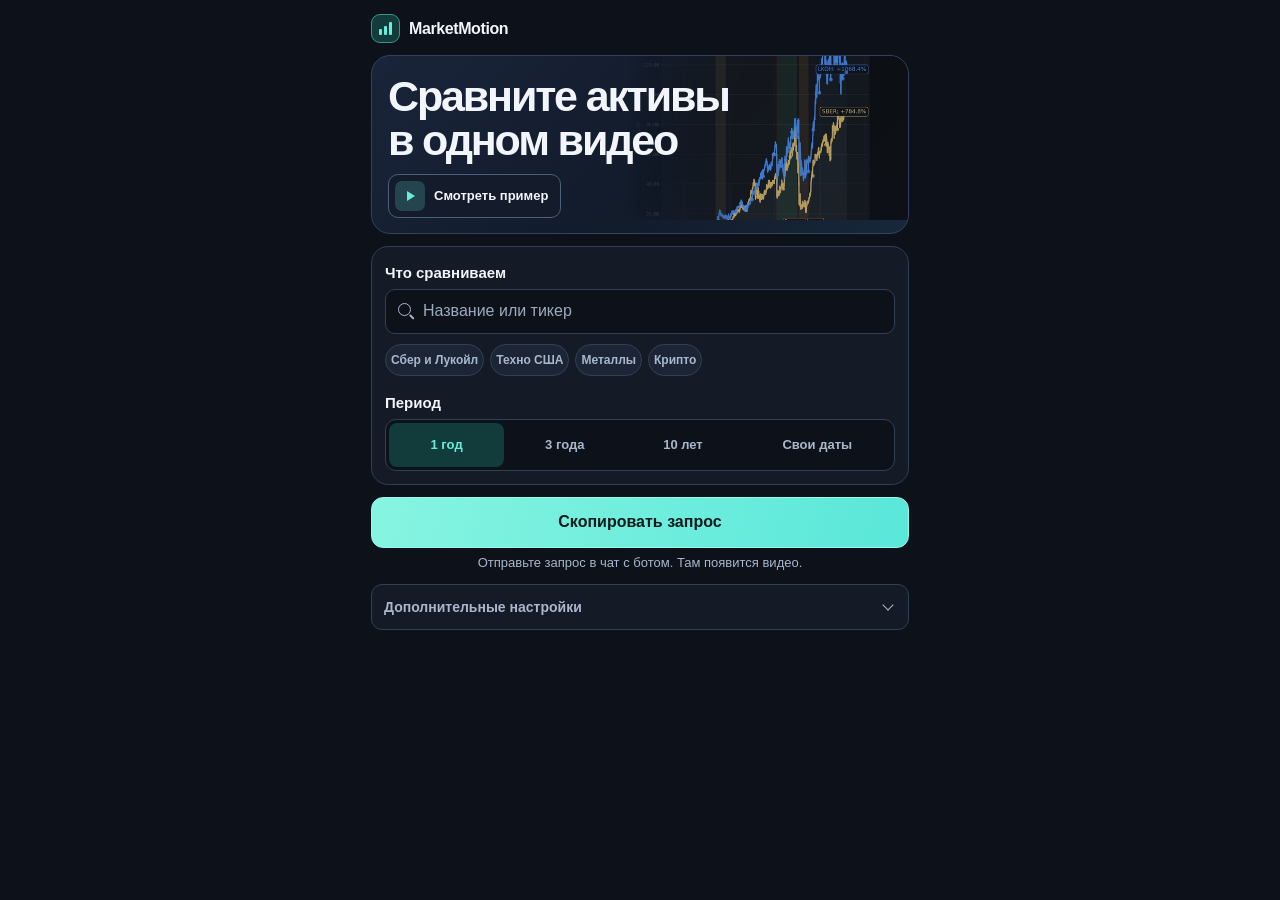
==== commit e9b65da0: "Rework MarketMotion with a dark preview and searchable asset selection" ====
--- a/docs/miniapp/index.html
+++ b/docs/miniapp/index.html
@@ -3,36 +3,55 @@
 <head>
   <meta charset="utf-8">
   <meta name="viewport" content="width=device-width, initial-scale=1, viewport-fit=cover">
-  <meta name="theme-color" content="#f5f6f0">
+  <meta name="theme-color" content="#0d1119">
   <title>MarketMotion — видео об активах</title>
-  <link rel="stylesheet" href="./app.css?v=20261127">
+  <link rel="stylesheet" href="./app.css?v=20261127b">
   <script id="telegram-sdk" async src="https://telegram.org/js/telegram-web-app.js"></script>
-  <script defer src="./app.js?v=20261127"></script>
+  <script defer src="./catalog.js?v=20261127b"></script>
+  <script defer src="./app.js?v=20261127b"></script>
 </head>
 <body>
   <main class="app-shell">
-    <header class="intro">
+    <header class="masthead">
       <p class="brand"><span class="brand-mark" aria-hidden="true"><i></i><i></i><i></i></span>MarketMotion</p>
-      <h1>Сравните активы<br class="title-break"> в одном видео</h1>
-      <p class="intro-copy">Выберите тикеры и период. Бот сделает ролик с анимированным графиком.</p>
     </header>
+
+    <section class="intro" aria-labelledby="page-title">
+      <img class="intro-chart" src="../assets/demo-sber-lkoh.png" alt="" width="540" height="960">
+      <h1 id="page-title">Сравните активы<br>в одном видео</h1>
+      <details class="example">
+        <summary><span class="play-icon" aria-hidden="true"></span>Смотреть пример</summary>
+        <div class="example-player">
+          <p>Сбер и Лукойл</p>
+          <template>
+            <video controls playsinline preload="none" poster="../assets/demo-sber-lkoh.png" src="../assets/demo-sber-lkoh.mp4" aria-label="Пример видео со сравнением Сбера и Лукойла"></video>
+          </template>
+        </div>
+      </details>
+    </section>
 
     <form id="video-form" novalidate>
       <section class="composer" aria-label="Параметры сравнения">
-        <label class="field" for="tickers">
-          <span class="field-label">Что сравниваем</span>
-          <input id="tickers" class="text-input ticker-input" value="SBER LKOH" placeholder="Например, SBER LKOH" autocomplete="off" autocapitalize="characters" spellcheck="false" aria-describedby="ticker-hint">
-        </label>
-        <p class="field-hint" id="ticker-hint">Введите тикеры через пробел или выберите набор.</p>
-        <div class="chip-row" role="group" aria-label="Готовые наборы">
-          <button type="button" data-tickers="SBER LKOH" data-market="" data-currency="RUB" aria-pressed="true">Сбер и Лукойл</button>
-          <button type="button" data-tickers="AAPL MSFT NVDA" data-market="global" data-currency="USD" aria-pressed="false">Техно США</button>
-          <button type="button" data-tickers="gold silver palladium" data-market="metals" data-currency="RUB" aria-pressed="false">Металлы</button>
-          <button type="button" data-tickers="BTC ETH" data-market="crypto" data-currency="USD" aria-pressed="false">Крипто</button>
+        <div class="asset-field">
+          <label class="section-label" for="tickers">Что сравниваем</label>
+          <div class="asset-search">
+            <span class="search-icon" aria-hidden="true"></span>
+            <input id="tickers" class="text-input ticker-input" type="search" placeholder="Название или тикер" autocomplete="off" autocapitalize="off" spellcheck="false" aria-describedby="ticker-hint">
+          </div>
+          <p id="ticker-hint" class="visually-hidden">Найдите актив по названию или введите точный тикер.</p>
+          <div id="asset-suggestions" class="asset-suggestions" aria-label="Результаты поиска" hidden></div>
+          <div id="selected-assets" class="selected-assets" aria-label="Выбранные активы"></div>
+          <p id="asset-error" class="field-error" role="status" hidden></p>
+          <div class="chip-row" role="group" aria-label="Готовые сравнения">
+            <button type="button" data-tickers="SBER LKOH" data-market="" data-currency="RUB" aria-pressed="false">Сбер и Лукойл</button>
+            <button type="button" data-tickers="AAPL MSFT NVDA" data-market="global" data-currency="USD" aria-pressed="false">Техно США</button>
+            <button type="button" data-tickers="gold silver palladium" data-market="metals" data-currency="RUB" aria-pressed="false">Металлы</button>
+            <button type="button" data-tickers="BTC ETH" data-market="crypto" data-currency="USD" aria-pressed="false">Крипто</button>
+          </div>
         </div>
 
         <div class="period">
-          <p class="field-label" id="period-label">За какой период</p>
+          <p class="section-label" id="period-label">Период</p>
           <div class="period-options" role="group" aria-labelledby="period-label">
             <button type="button" data-period="1" aria-pressed="true">1 год</button>
             <button type="button" data-period="3" aria-pressed="false">3 года</button>
@@ -48,9 +67,21 @@
               <span class="field-label">Конец</span>
               <input id="end-date" class="text-input" type="date">
             </label>
+            <p id="date-error" class="field-error" role="status" hidden></p>
           </div>
         </div>
       </section>
+
+      <footer class="action-bar">
+        <p id="asset-summary" class="visually-hidden" role="status" hidden></p>
+        <button id="send-button" class="primary-button" type="submit">Скопировать запрос</button>
+        <p class="action-hint" id="action-hint">Отправьте запрос в чат с ботом. Там появится видео.</p>
+        <p id="status-text" class="status-text" role="status"></p>
+        <label class="field manual-copy" id="manual-copy" hidden>
+          <span class="field-label">Запрос для копирования</span>
+          <textarea id="request-preview" class="text-input" readonly rows="3"></textarea>
+        </label>
+      </footer>
 
       <details class="disclosure settings">
         <summary>Дополнительные настройки</summary>
@@ -59,9 +90,9 @@
             <h2 id="data-title">Данные графика</h2>
             <div class="field-grid">
               <label class="field">
-                <span class="field-label">Рынок</span>
+                <span class="field-label">Рынок для ручного тикера</span>
                 <select id="market" class="select-input">
-                  <option value="">Авто / MOEX</option>
+                  <option value="">Авто / Мосбиржа</option>
                   <option value="global">Глобальный</option>
                   <option value="metals">Металлы</option>
                   <option value="futures">Фьючерсы</option>
@@ -153,25 +184,7 @@
         </div>
       </details>
 
-      <footer class="action-bar">
-        <button id="send-button" class="primary-button" type="submit">Скопировать запрос</button>
-        <p class="action-hint" id="action-hint">Отправьте запрос в чат с ботом. Там появится видео.</p>
-        <p id="status-text" class="status-text" role="status"></p>
-        <label class="field manual-copy" id="manual-copy" hidden>
-          <span class="field-label">Запрос для копирования</span>
-          <textarea id="request-preview" class="text-input" readonly rows="3"></textarea>
-        </label>
-      </footer>
     </form>
-    <details class="disclosure example">
-      <summary>
-        <span class="play-icon" aria-hidden="true"></span>
-        <span>Пример видео<span class="example-meta">Сбер и Лукойл</span></span>
-      </summary>
-      <template>
-        <video controls playsinline preload="none" poster="../assets/demo-sber-lkoh.png" src="../assets/demo-sber-lkoh.mp4" aria-label="Пример видео со сравнением Сбера и Лукойла"></video>
-      </template>
-    </details>
 
     <noscript><p>Включите JavaScript или отправьте в чат с ботом <code>/shorts SBER LKOH за год</code>.</p></noscript>
   </main>
--- a/docs/miniapp/app.css
+++ b/docs/miniapp/app.css
@@ -1,16 +1,17 @@
 :root {
-  color-scheme: light;
+  color-scheme: dark;
   font-family: -apple-system, BlinkMacSystemFont, "Segoe UI", sans-serif;
-  color: #18271f;
-  background: #f5f6f0;
-  --paper: #f5f6f0;
-  --surface: #fff;
-  --ink: #18271f;
-  --muted: #516058;
-  --line: #d7ded3;
-  --tint: #eaf0e6;
-  --accent: #d8f59d;
-  --green: #244d37;
+  color: #f2f5fb;
+  background: #0d1119;
+  --background: #0d1119;
+  --surface: #141b27;
+  --surface-raised: #1c2535;
+  --ink: #f2f5fb;
+  --muted: #a9b7cc;
+  --border: #304055;
+  --accent: #67edda;
+  --accent-tint: #123b3b;
+  --danger: #ffaca7;
 }
 
 * { box-sizing: border-box; }
@@ -19,26 +20,36 @@
 button, input, textarea, select { font: inherit; }
 button, summary { cursor: pointer; }
 button, input, textarea, select, summary { -webkit-tap-highlight-color: transparent; }
-:focus-visible { outline: 2px solid #38734d; outline-offset: 3px; }
+:focus-visible { outline: 2px solid var(--accent); outline-offset: 3px; }
+
+.visually-hidden {
+  position: absolute;
+  width: 1px;
+  height: 1px;
+  padding: 0;
+  overflow: hidden;
+  clip-path: inset(50%);
+  white-space: nowrap;
+}
 
 .app-shell {
-  max-width: 580px;
+  max-width: 570px;
   margin: 0 auto;
-  padding: 18px 18px 0;
-  padding-top: calc(18px + env(safe-area-inset-top, 0px));
-  padding-left: max(18px, env(safe-area-inset-left, 0px));
-  padding-right: max(18px, env(safe-area-inset-right, 0px));
-}
-
-.intro { margin-bottom: 18px; }
-
+  padding: 14px 16px 24px;
+  padding-top: calc(14px + env(safe-area-inset-top, 0px));
+  padding-right: max(16px, env(safe-area-inset-right, 0px));
+  padding-bottom: calc(24px + env(safe-area-inset-bottom, 0px));
+  padding-left: max(16px, env(safe-area-inset-left, 0px));
+}
+
+.masthead { margin-bottom: 12px; }
 .brand {
   display: flex;
   align-items: center;
-  gap: 8px;
-  margin: 0 0 15px;
-  font-size: 15px;
-  font-weight: 750;
+  gap: 9px;
+  margin: 0;
+  font-size: 16px;
+  font-weight: 760;
   letter-spacing: -.025em;
 }
 
@@ -47,10 +58,11 @@
   align-items: flex-end;
   gap: 2px;
   padding: 7px;
-  width: 28px;
-  height: 28px;
-  border-radius: 8px;
-  background: var(--green);
+  width: 29px;
+  height: 29px;
+  border: 1px solid #3a938a;
+  border-radius: 9px;
+  background: var(--accent-tint);
 }
 
 .brand-mark i {
@@ -60,29 +72,109 @@
   background: var(--accent);
 }
 
-.brand-mark i:nth-child(2) { height: 10px; }
-.brand-mark i:nth-child(3) { height: 14px; }
+.brand-mark i:nth-child(2) { height: 9px; }
+.brand-mark i:nth-child(3) { height: 13px; }
+
+.intro {
+  position: relative;
+  isolation: isolate;
+  overflow: hidden;
+  margin-bottom: 12px;
+  padding: 19px 16px 15px;
+  border: 1px solid #33435b;
+  border-radius: 19px;
+  background: linear-gradient(135deg, #1a243a, #121b2a 58%, #18273b);
+}
+
+.intro-chart {
+  position: absolute;
+  z-index: -1;
+  inset: 0 0 auto auto;
+  width: 52%;
+  height: 164px;
+  object-fit: cover;
+  object-position: center 53%;
+  opacity: .82;
+  -webkit-mask-image: linear-gradient(to right, transparent, #000 39%);
+  mask-image: linear-gradient(to right, transparent, #000 39%);
+}
 
 h1 {
   margin: 0;
-  font-size: clamp(29px, 8.4vw, 45px);
-  line-height: 1.03;
-  letter-spacing: -.055em;
-}
-
-.intro-copy {
-  max-width: 34ch;
-  margin: 9px 0 0;
-  color: var(--muted);
-  font-size: 14px;
-  line-height: 1.45;
+  color: var(--ink);
+  font-size: clamp(29px, 8.4vw, 43px);
+  line-height: 1.02;
+  letter-spacing: -.05em;
+  text-wrap: balance;
+}
+
+.example { margin-top: 11px; }
+.example > summary {
+  display: inline-flex;
+  align-items: center;
+  gap: 9px;
+  min-height: 44px;
+  padding: 5px 12px 5px 6px;
+  border: 1px solid #4b5f7b;
+  border-radius: 10px;
+  color: var(--ink);
+  background: #141c2bea;
+  list-style: none;
+  font-size: 13px;
+  font-weight: 700;
+}
+
+.example > summary::-webkit-details-marker { display: none; }
+.play-icon {
+  display: grid;
+  place-items: center;
+  width: 30px;
+  height: 30px;
+  border-radius: 7px;
+  color: var(--accent);
+  background: #24454d;
+}
+
+.play-icon::before {
+  content: "";
+  margin-left: 2px;
+  border-top: 5px solid transparent;
+  border-bottom: 5px solid transparent;
+  border-left: 8px solid currentColor;
+}
+
+.example[open] .play-icon::before {
+  width: 8px;
+  height: 11px;
+  margin-left: 0;
+  border: solid currentColor;
+  border-width: 0 2px;
+}
+.example-player { text-align: center; }
+.example-player p { margin: 14px 0 9px; color: var(--muted); font-size: 13px; }
+.example video {
+  display: block;
+  width: min(100%, 236px);
+  aspect-ratio: 9 / 16;
+  margin: 0 auto;
+  border: 1px solid var(--border);
+  border-radius: 12px;
+  background: var(--background);
 }
 
 .composer {
-  padding: 15px;
-  border: 1px solid var(--line);
-  border-radius: 18px;
+  padding: 15px 13px 13px;
+  border: 1px solid var(--border);
+  border-radius: 17px;
   background: var(--surface);
+}
+
+.section-label {
+  display: block;
+  margin: 0;
+  font-size: 15px;
+  line-height: 1.4;
+  font-weight: 720;
 }
 
 .field {
@@ -95,86 +187,164 @@
   margin: 0;
   font-size: 14px;
   line-height: 1.38;
-  font-weight: 700;
+  font-weight: 680;
 }
 
 .text-input, .select-input {
   display: block;
   min-width: 0;
-  min-height: 44px;
+  min-height: 45px;
   width: 100%;
   padding: 8px 10px;
-  border: 1px solid var(--line);
+  border: 1px solid var(--border);
+  border-radius: 10px;
+  color: var(--ink);
+  background: var(--background);
+  font-size: 16px;
+}
+
+input[type="date"] { -webkit-appearance: none; }
+input[type="date"]::-webkit-date-and-time-value { text-align: left; }
+.text-input[aria-invalid="true"] { border-color: var(--danger); }
+.text-input::placeholder { color: var(--muted); opacity: .92; }
+
+.asset-search { position: relative; margin: 6px 0 0; }
+.ticker-input { padding-left: 37px; }
+.search-icon {
+  position: absolute;
+  top: 14px;
+  left: 13px;
+  width: 13px;
+  height: 13px;
+  border: 1.5px solid var(--muted);
+  border-radius: 50%;
+  pointer-events: none;
+}
+
+.search-icon::after {
+  content: "";
+  position: absolute;
+  right: -5px;
+  bottom: -3px;
+  width: 6px;
+  height: 1.5px;
+  border-radius: 2px;
+  background: var(--muted);
+  transform: rotate(45deg);
+}
+
+.asset-suggestions {
+  display: grid;
+  max-height: 240px;
+  overflow-y: auto;
+  margin-top: 5px;
+  border: 1px solid var(--border);
+  border-radius: 10px;
+  background: var(--background);
+}
+
+.asset-option {
+  display: flex;
+  align-items: center;
+  justify-content: space-between;
+  gap: 9px;
+  min-height: 44px;
+  padding: 6px 10px;
+  border: 0;
+  color: var(--ink);
+  background: transparent;
+  text-align: left;
+}
+
+.asset-no-results { margin: 0; padding: 10px; color: var(--muted); font-size: 13px; }
+.asset-option + .asset-option { border-top: 1px solid var(--border); }
+.asset-option:focus-visible { outline-offset: -2px; }
+.asset-option:hover, .asset-option:focus-visible, .asset-option[aria-selected="true"] { background: var(--surface-raised); }
+.asset-option-name, .asset-chip-label { min-width: 0; overflow-wrap: anywhere; }
+.asset-option-ticker, .asset-chip-ticker { color: var(--muted); font-size: 12px; }
+
+.selected-assets, .chip-row {
+  display: flex;
+  flex-wrap: wrap;
+  gap: 2px 6px;
+  margin: 4px 0 0;
+}
+
+.selected-assets:empty { display: none; }
+.asset-chip {
+  display: inline-flex;
+  align-items: center;
+  gap: 6px;
+  max-width: 100%;
+  min-height: 44px;
+  padding: 0 0 0 9px;
+  border: 1px solid #36746d;
   border-radius: 9px;
   color: var(--ink);
-  background: var(--surface);
-  font-size: 16px;
-}
-
-input[type="date"] { -webkit-appearance: none; }
-input[type="date"]::-webkit-date-and-time-value { text-align: left; }
-.ticker-input { background: var(--paper); font-weight: 700; letter-spacing: .02em; }
-.ticker-input::placeholder { font-weight: 400; letter-spacing: 0; }
-
-.field-hint, .action-hint {
-  margin: 6px 0 0;
+  background: var(--accent-tint);
+  font-size: 13px;
+}
+
+.asset-remove {
+  flex: 0 0 auto;
+  width: 44px;
+  min-height: 44px;
+  padding: 0;
+  border: 0;
+  border-radius: 8px;
+  color: var(--accent);
+  background: transparent;
+  font-size: 18px;
+}
+
+.chip-row button, .period-options button {
+  min-height: 44px;
+  border: 0;
   color: var(--muted);
-  font-size: 12px;
-  line-height: 1.4;
-}
-
-.chip-row {
-  display: flex;
-  flex-wrap: wrap;
-  gap: 2px 5px;
-  margin: 3px 0 0;
-}
-
-.chip-row button, .period-options button {
-  min-height: 44px;
-  border: 0;
-  color: var(--green);
-  background: none;
-  font-size: 12px;
+  background: transparent;
+  font-size: 13px;
   font-weight: 680;
 }
 
 .chip-row button {
   position: relative;
-  padding: 0 8px;
-  isolation: isolate;
+  z-index: 0;
+  padding: 0 6px;
+  font-size: 12px;
 }
 
 .chip-row button::before {
   content: "";
   position: absolute;
   z-index: -1;
-  inset: 7px 0;
-  border: 1px solid var(--line);
-  border-radius: 20px;
-}
-
+  inset: 6px 0;
+  border: 1px solid var(--border);
+  border-radius: 18px;
+  background: var(--surface-raised);
+}
+
+.chip-row button[aria-pressed="true"] { color: var(--accent); }
 .chip-row button[aria-pressed="true"]::before {
-  border-color: #adc5ac;
-  background: var(--tint);
+  border-color: #36746d;
+  background: var(--accent-tint);
 }
 
 .period { margin-top: 10px; }
 .period-options {
   display: grid;
-  grid-template-columns: repeat(3, minmax(0, 1fr)) minmax(0, 1.25fr);
+  grid-template-columns: repeat(3, minmax(0, 1fr)) minmax(0, 1.28fr);
   gap: 3px;
   margin-top: 6px;
   padding: 3px;
+  border: 1px solid var(--border);
   border-radius: 11px;
-  background: var(--tint);
+  background: var(--background);
 }
 
 .period-options button { padding: 0 3px; border-radius: 8px; }
 .period-options button[aria-pressed="true"] {
-  color: var(--ink);
-  background: var(--surface);
-  box-shadow: 0 1px 3px #18271f20;
+  color: var(--accent);
+  background: var(--accent-tint);
 }
 
 .field-grid {
@@ -184,16 +354,52 @@
 }
 
 .date-grid { margin-top: 10px; }
-
-.disclosure { margin-top: 9px; }
+.date-grid .field-error { grid-column: 1 / -1; }
+
+.field-hint, .action-hint {
+  margin: 6px 0 0;
+  color: var(--muted);
+  font-size: 13px;
+  line-height: 1.4;
+}
+
+.field-error, .status-text {
+  margin: 6px 0 0;
+  color: var(--danger);
+  font-size: 13px;
+  line-height: 1.4;
+}
+
+.action-bar { margin: 12px 0; }
+.primary-button {
+  width: 100%;
+  min-height: 51px;
+  padding: 9px 14px;
+  border: 1px solid #96f6e8;
+  border-radius: 12px;
+  color: #071b1c;
+  background: linear-gradient(105deg, #87f4e1, #59e7d9);
+  font-size: 16px;
+  font-weight: 770;
+}
+
+.primary-button:disabled { opacity: .65; cursor: default; }
+.action-hint, .status-text { text-align: center; }
+.status-text:empty { margin: 0; }
+.status-text.is-ok { color: var(--accent); }
+.manual-copy { margin-top: 10px; }
+.manual-copy textarea { resize: vertical; }
+
 .disclosure > summary {
   display: flex;
   align-items: center;
   gap: 10px;
   min-height: 46px;
   padding: 8px 12px;
-  border: 1px solid var(--line);
-  border-radius: 12px;
+  border: 1px solid var(--border);
+  border-radius: 11px;
+  color: var(--muted);
+  background: var(--surface);
   list-style: none;
   font-size: 14px;
   font-weight: 700;
@@ -217,21 +423,20 @@
 
 .settings-content, .events-content {
   display: grid;
-  gap: 14px;
-  padding: 12px 0 3px;
+  gap: 12px;
+  padding: 10px 0 3px;
 }
 
 .settings-group, .event-row {
   display: grid;
   gap: 10px;
   padding: 12px;
-  border: 1px solid var(--line);
+  border: 1px solid var(--border);
   border-radius: 12px;
   background: var(--surface);
 }
 
 .settings-group h2 { margin: 0; font-size: 16px; }
-.events { margin: 0; }
 .events summary span { color: var(--muted); font-size: 12px; font-weight: 500; }
 .events-content { gap: 8px; }
 .event-row + .event-row { margin-top: 8px; }
@@ -246,85 +451,21 @@
   font-size: 14px;
 }
 
-.toggle input { width: 18px; height: 18px; margin: 0; accent-color: var(--green); }
+.toggle input { width: 18px; height: 18px; margin: 0; accent-color: var(--accent); }
 .text-button, .remove-event-button {
   min-height: 44px;
   padding: 4px 10px;
-  border: 1px solid var(--line);
+  border: 1px solid var(--border);
   border-radius: 8px;
-  color: var(--green);
-  background: var(--surface);
+  color: var(--accent);
+  background: var(--surface-raised);
   font-size: 13px;
   font-weight: 700;
 }
-
-.example > summary { padding-top: 7px; padding-bottom: 7px; }
-.play-icon {
-  display: grid;
-  place-items: center;
-  width: 34px;
-  height: 34px;
-  border-radius: 9px;
-  background: var(--green);
-}
-
-.play-icon::before {
-  content: "";
-  margin-left: 2px;
-  border-top: 5px solid transparent;
-  border-bottom: 5px solid transparent;
-  border-left: 8px solid var(--accent);
-}
-
-.example-meta {
-  display: block;
-  margin-top: 2px;
-  color: var(--muted);
-  font-size: 12px;
-  font-weight: 500;
-}
-
-.example video {
-  display: block;
-  width: min(100%, 260px);
-  aspect-ratio: 9 / 16;
-  margin: 10px auto;
-  border-radius: 12px;
-  background: var(--ink);
-}
-
-.action-bar {
-  position: sticky;
-  bottom: 0;
-  z-index: 1;
-  margin-top: 10px;
-  padding: 8px 0 12px;
-  padding-bottom: calc(12px + env(safe-area-inset-bottom, 0px));
-  background: var(--paper);
-}
-
-.primary-button {
-  width: 100%;
-  min-height: 49px;
-  padding: 9px 14px;
-  border: 1px solid var(--green);
-  border-radius: 12px;
-  color: var(--accent);
-  background: var(--green);
-  font-size: 16px;
-  font-weight: 750;
-}
-
-.primary-button:disabled { opacity: .6; cursor: default; }
-.action-hint, .status-text { text-align: center; }
-.status-text { margin: 6px 0 0; color: #962d1c; font-size: 13px; line-height: 1.4; }
-.status-text:empty { margin: 0; }
-.status-text.is-ok { color: var(--green); }
-.manual-copy { margin-top: 10px; }
-.manual-copy textarea { resize: vertical; }
 
 @media (max-width: 360px) {
   .app-shell { padding-inline: 12px; }
-  .composer { padding: 12px; }
-  .chip-row button { padding-inline: 5px; }
-}
+  .intro { padding-inline: 13px; }
+  .composer { padding-inline: 11px; }
+  .chip-row button { padding-inline: 5px; font-size: 12px; }
+}
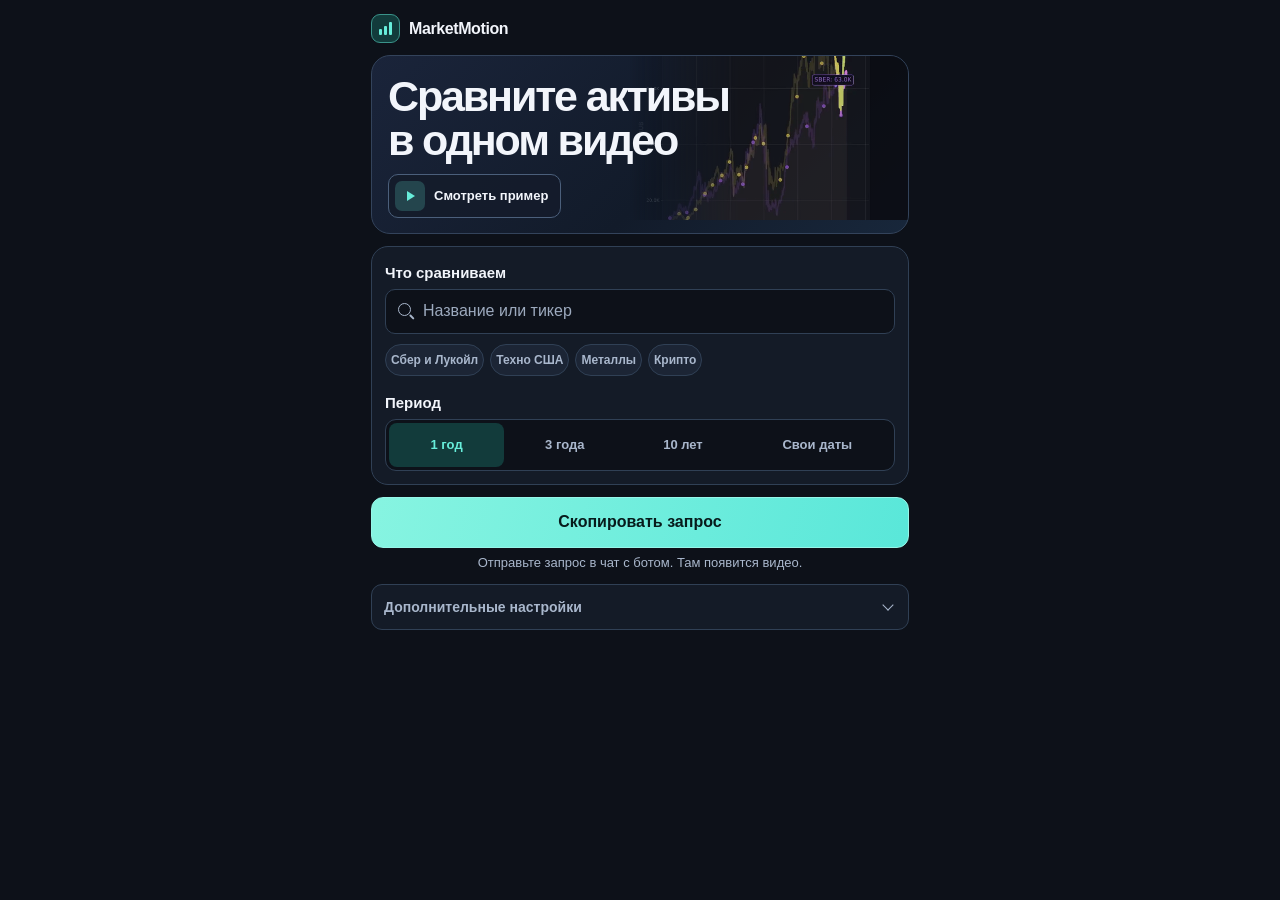
==== commit 44ba324b: "Replace the MarketMotion demo with a growing time window" ====
--- a/docs/miniapp/index.html
+++ b/docs/miniapp/index.html
@@ -17,14 +17,14 @@
     </header>
 
     <section class="intro" aria-labelledby="page-title">
-      <img class="intro-chart" src="../assets/demo-sber-lkoh.png" alt="" width="540" height="960">
+      <img class="intro-chart" src="../assets/demo-sber-lkoh.png?v=20261127c" alt="" width="540" height="960">
       <h1 id="page-title">Сравните активы<br>в одном видео</h1>
       <details class="example">
         <summary><span class="play-icon" aria-hidden="true"></span>Смотреть пример</summary>
         <div class="example-player">
           <p>Сбер и Лукойл</p>
           <template>
-            <video controls playsinline preload="none" poster="../assets/demo-sber-lkoh.png" src="../assets/demo-sber-lkoh.mp4" aria-label="Пример видео со сравнением Сбера и Лукойла"></video>
+            <video controls playsinline preload="none" poster="../assets/demo-sber-lkoh.png?v=20261127c" src="../assets/demo-sber-lkoh.mp4?v=20261127c" aria-label="Пример видео со сравнением Сбера и Лукойла"></video>
           </template>
         </div>
       </details>
